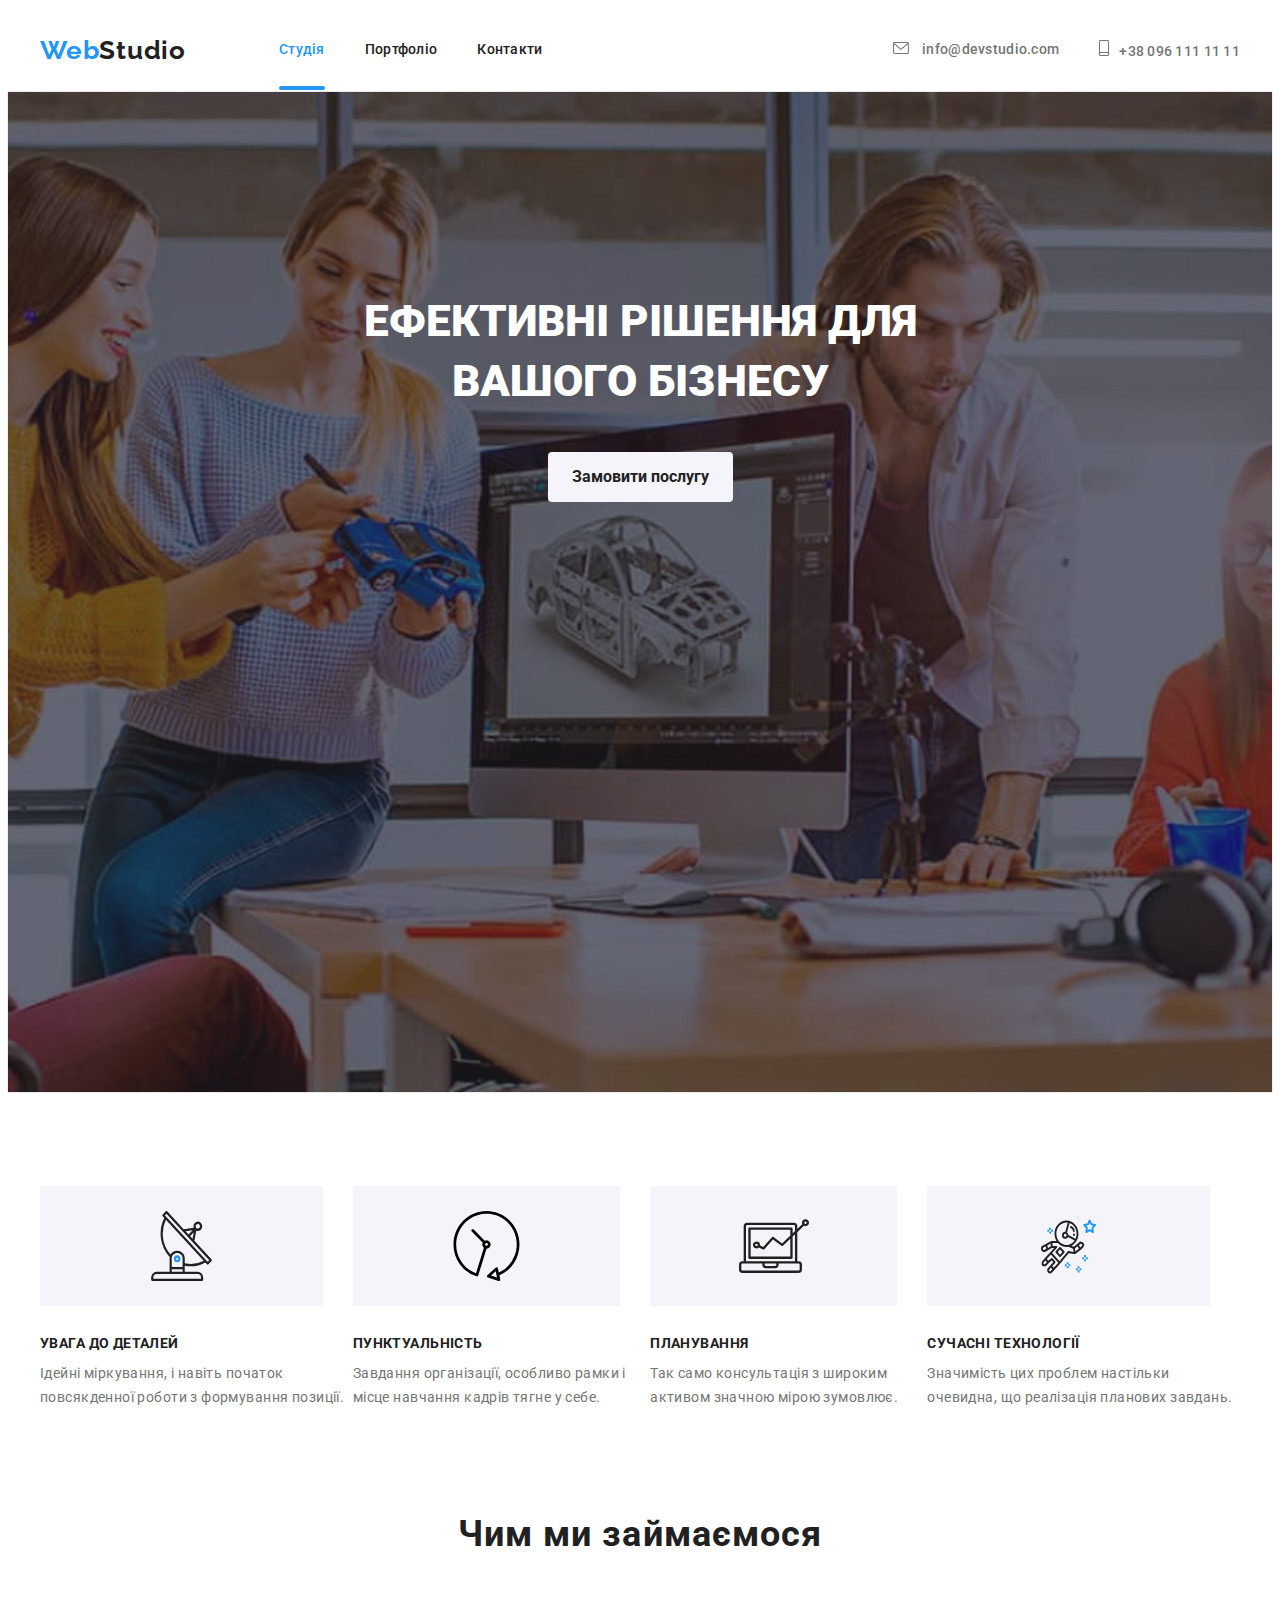
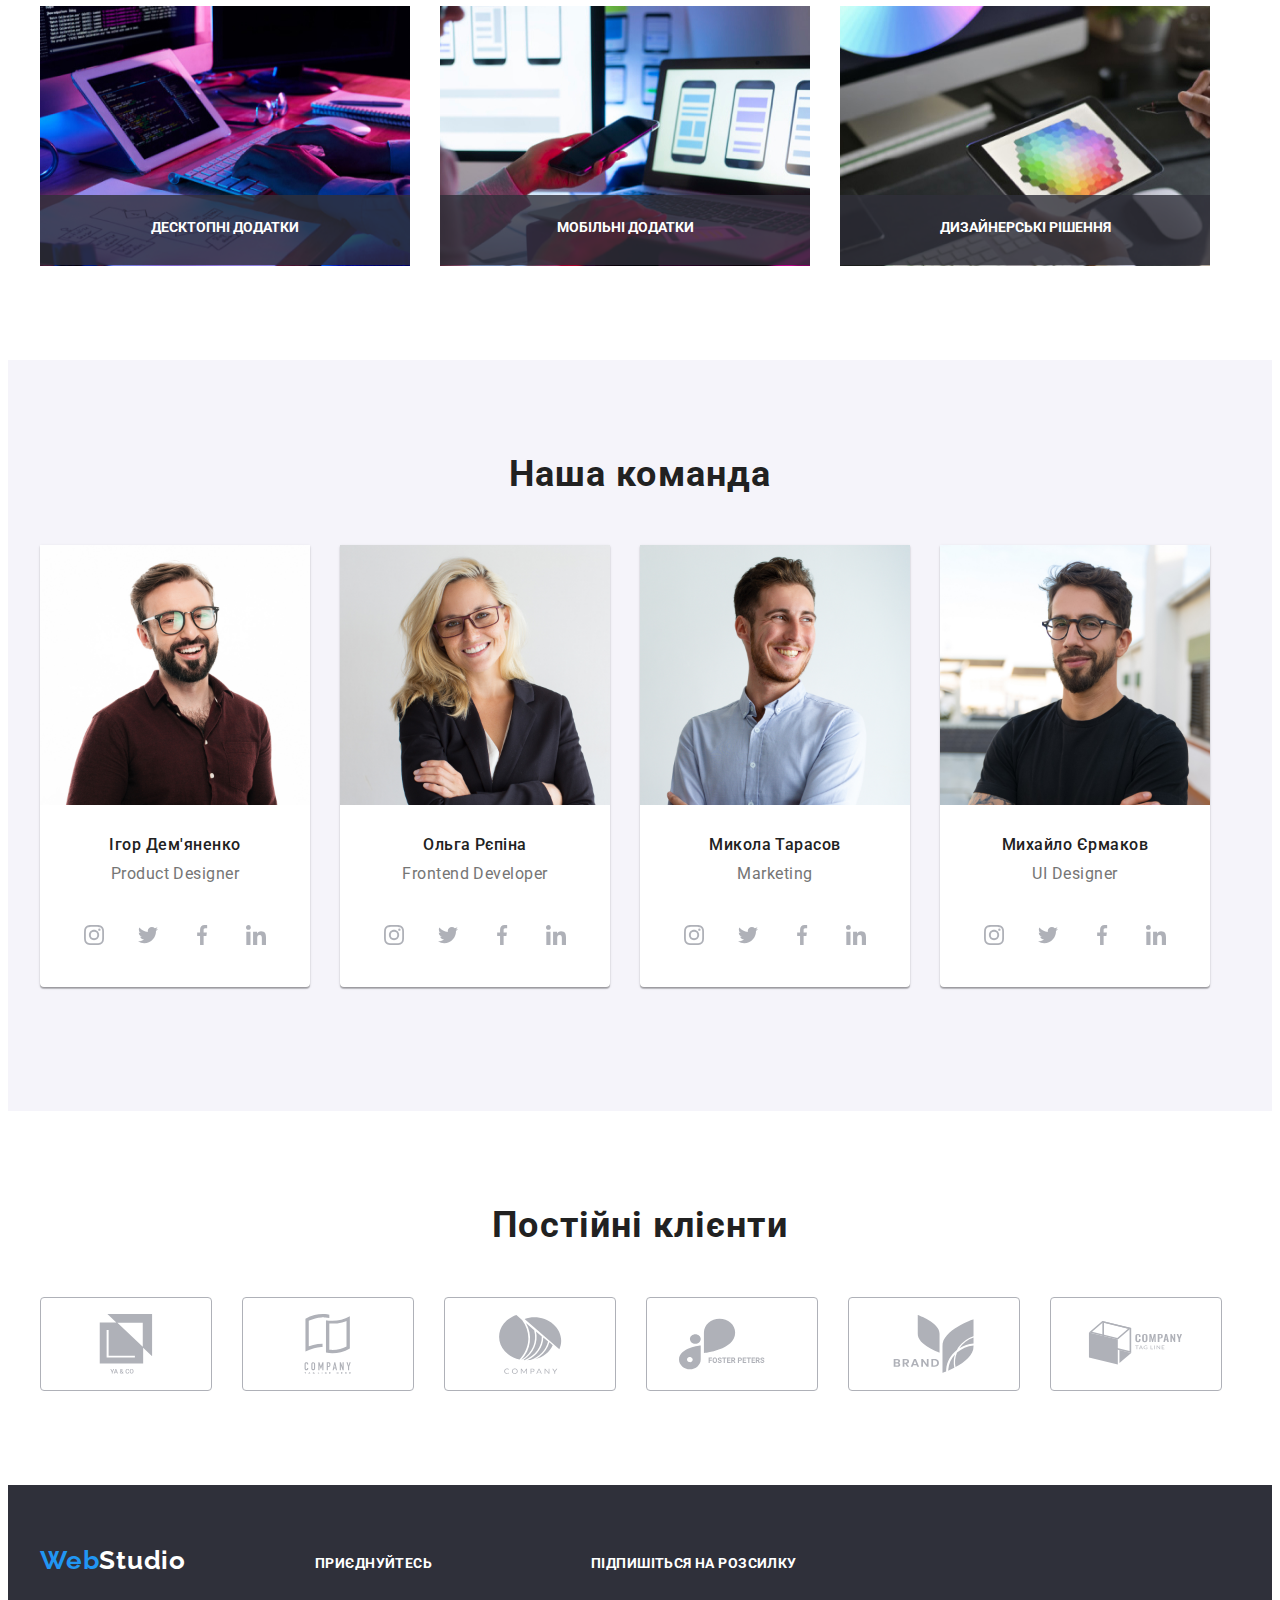
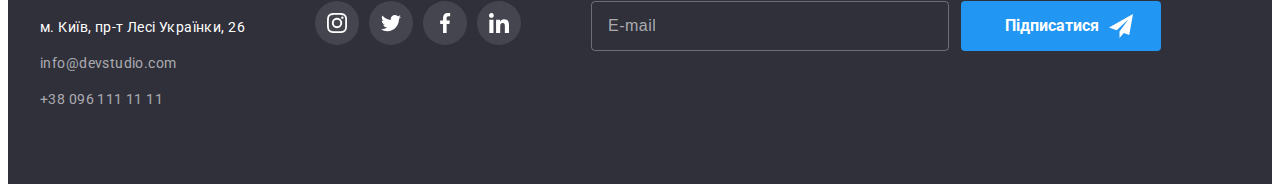
==== index.html @ 217b3042 "new repository" ====
<!DOCTYPE html>
<html lang="uk">
<head>
    <meta charset="UTF-8">
    <meta http-equiv="X-UA-Compatible" content="IE=edge">
    <meta name="viewport" content="width=device-width, initial-scale=1.0">
    <title lang="en">Web Studio</title>
    <link href="https://fonts.googleapis.com/css2?family=Raleway:wght@700&family=Roboto:ital,wght@0,700;1,400;1,500&display=swap" rel="stylesheet">
    <link rel="stylesheet" href="https://cdnjs.cloudflare.com/ajax/libs/modern-normalize/1.1.0/modern-normalize.min.css" integrity="sha512-wpPYUAdjBVSE4KJnH1VR1HeZfpl1ub8YT/NKx4PuQ5NmX2tKuGu6U/JRp5y+Y8XG2tV+wKQpNHVUX03MfMFn9Q==" crossorigin="anonymous" referrerpolicy="no-referrer" />
    <link rel="stylesheet" href="./css/styles.css">
</head>
<body>
    <header>
        <div class="container main-nav">
        <a href="./index.html" lang="en" class="logo"><span class="logo-web">Web</span>Studio</a>
        <ul class="site-nav list">
            <li class="item"><a href="#" class="link menu-link scale-none">Студія</a></li>
            <li class="item"><a href="portfolio.html" class="link menu-link">Портфоліо</a></li>
            <li class="item"><a href="#" class="link menu-link">Контакти</a></li>
        </ul>
        <ul class="site-tel list">
            <li class="item"><a href="mailto:info@devstudio.com" class="link " > <svg class="site-tel-icon">
                <use href="./img/second-moon.svg#icon-maill"></use> </svg> info@devstudio.com</a></li>
            <li class="item"><a href="tel:+380961111111" class="link" ><svg class="site-tell-icon">
                <use href="./img/second-moon.svg#icon-tell"></use>
            </svg>+38 096 111 11 11</a></li>
         </ul>
        </div>
         </header>
        <main>
        <section class="overlay">
                <h1 class="hero-title">
                    ЕФЕКТИВНІ РІШЕННЯ ДЛЯ<br> ВАШОГО БІЗНЕСУ
                </h1>
                <button type="button" class="button list" data-open-modal>
                    Замовити послугу
                </button>
            </section>
        <section class="section">
            <div class="container">
            <h2 hidden>Особливості</h2>
            <ul class="feature-list list">
                <li class="list-item icon-delivery">
                    <h3 class="title">УВАГА ДО ДЕТАЛЕЙ</h3>
                    <p class="feature-text">Ідейні міркування, і навіть початок повсякденної роботи з формування позиції.</p>
                </li>
                <li class="list-item icon-clock">
                    <h3 class="title">ПУНКТУАЛЬНІСТЬ</h3>
                    <p class="feature-text">Завдання організації, особливо рамки і місце навчання кадрів тягне у себе.</p>
                </li>
                <li class="list-item icon-comp">
                    <h3 class="title">ПЛАНУВАННЯ</h3>
                    <p class="feature-text">Так само консультація з широким активом значною мірою зумовлює.</p>
                </li>
                <li class="list-item icon-astronaut">
                    <h3 class="title">СУЧАСНІ ТЕХНОЛОГІЇ</h3>
                    <p class="feature-text">Значимість цих проблем настільки очевидна, що реалізація планових завдань.</p>
                </li>
            </ul>
        </div>
        </section>
        <section class="section section-top">
        <div class="container">
            <h2 class="section-title">
                Чим ми займаємося
            </h2>
            <ul class="work-list list">
                <li class="work-items item">
                    <p class="work-text">
                        ДЕСКТОПНІ ДОДАТКИ
                    </p><img width="370px" src="./img/desctop.jpg" alt="Десктопні додатки" height="260" width="270"></li>
                <li class="work-items item">
                    <p class="work-text">
                        МОБІЛЬНІ ДОДАТКИ
                    </p><img width="370px" src="./img/mobile.jpg" alt="Мобільні додатки" height="260" width="270"></li>
                <li class="work-items item">
                    <p class="work-text">
                        ДИЗАЙНЕРСЬКІ РІШЕННЯ
                    </p><img width="370px" src="./img/disain.jpg" alt="Дизайнерські рішення" height="260" width="270"></li>
            </ul>
        </div>
        </section>
        <section class="section section-comand">
            <div class="container">
            <h2 class="section-title">
                Наша команда
            </h2>
            <ul class="team-list list">
                <li class="team-element">
                    
                    <img src="./img/igor.jpg" alt="Фото Ігора Дем'яненко"  height="260" width="270">
                    <h3 class="team-item">
                        Ігор Дем'яненко
                    </h3>
                    <p lang="en" class="team-text">
                        Product Designer
                    </p>
                    <ul class="team-soc-list list">
                        <li class="team-soc-items"> <a href="#" class="team-soc-link link"><svg class="team-icon">
                            <use href="./img/symbol-defs.svg#icon-instagramsvg"></use>
                        </svg>
                        </a></li>
                        <li class="team-soc-items"><a href="#" class="team-soc-link link"><svg class="team-icon">
                            <use href="./img/symbol-defs.svg#icon-twittersvg"></use>
                        </svg></a></li>
                        <li class="team-soc-items"> <a href="#" class="team-soc-link link"><svg class="team-icon">
                            <use href="./img/symbol-defs.svg#icon-facebooksvg"></use>
                        </svg></a></li>
                        <li class="team-soc-items"> <a href="#" class="team-soc-link link"><svg class="team-icon">
                            <use href="./img/symbol-defs.svg#icon-linkedinsvg"></use>
                        </svg></a></li>
                    </ul>
                   </li>
                <li class="team-element">
                    <img src="./img/olga.jpg" alt="Фото Ольги Рєпіної"  height="260" width="270">
                    <h3 class="team-item">
                        Ольга Рєпіна
                    </h3>
                    <p lang="en" class="team-text">
                        Frontend Developer    
                    </p>
                    <ul class="team-soc-list list">
                        <li class="team-soc-items"> <a href="#" class="team-soc-link link"><svg class="team-icon">
                            <use href="./img/symbol-defs.svg#icon-instagramsvg"></use>
                        </svg>
                        </a></li>
                        <li class="team-soc-items"><a href="#" class="team-soc-link link"><svg class="team-icon">
                            <use href="./img/symbol-defs.svg#icon-twittersvg"></use>
                        </svg></a></li>
                        <li class="team-soc-items"> <a href="#" class="team-soc-link link"><svg class="team-icon">
                            <use href="./img/symbol-defs.svg#icon-facebooksvg"></use>
                        </svg></a></li>
                        <li class="team-soc-items"> <a href="#" class="team-soc-link link"><svg class="team-icon">
                            <use href="./img/symbol-defs.svg#icon-linkedinsvg"></use>
                        </svg></a></li>
                    </ul>
                </li>
                <li class="team-element">
                    <img src="./img/mykola.jpg" alt="Фото Миколи Тарасова"  height="260" width="270">
                    <h3 class="team-item">
                        Микола Тарасов
                    </h3>
                    <p lang="en" class="team-text">
                        Marketing    
                    </p>
                    <ul class="team-soc-list list">
                        <li class="team-soc-items"> <a href="#" class="team-soc-link link"><svg class="team-icon" wight="20" height="20">
                            <use href="./img/symbol-defs.svg#icon-instagramsvg"></use>
                        </svg>
                        </a></li>
                        <li class="team-soc-items"><a href="#" class="team-soc-link link"><svg class="team-icon">
                            <use href="./img/symbol-defs.svg#icon-twittersvg"></use>
                        </svg></a></li>
                        <li class="team-soc-items"> <a href="#" class="team-soc-link link"><svg class="team-icon">
                            <use href="./img/symbol-defs.svg#icon-facebooksvg"></use>
                        </svg></a></li>
                        <li class="team-soc-items"> <a href="#" class="team-soc-link link"><svg class="team-icon">
                            <use href="./img/symbol-defs.svg#icon-linkedinsvg"></use>
                        </svg></a></li>
                    </ul>
                </li>
                <li class="team-element">
                    <img src="./img/myhailo.jpg" alt="Фото Михайла Єрмакова"  height="260" width="270">
                    <h3 class="team-item">
                        Михайло Єрмаков
                    </h3>
                    <p lang="en" class="team-text">
                        UI Designer  
                    </p>
                    <ul class="team-soc-list list">
                        <li class="team-soc-items"> <a href="#" class="team-soc-link link"><svg class="team-icon">
                            <use href="./img/symbol-defs.svg#icon-instagramsvg"></use>
                        </svg>
                        </a></li>
                        <li class="team-soc-items"><a href="#" class="team-soc-link link"><svg class="team-icon">
                            <use href="./img/symbol-defs.svg#icon-twittersvg"></use>
                        </svg></a></li>
                        <li class="team-soc-items"> <a href="#" class="team-soc-link link"><svg class="team-icon">
                            <use href="./img/symbol-defs.svg#icon-facebooksvg"></use>
                        </svg></a></li>
                        <li class="team-soc-items"> <a href="#" class="team-soc-link link"><svg class="team-icon">
                            <use href="./img/symbol-defs.svg#icon-linkedinsvg"></use>
                        </svg></a></li>
                    </ul>
                </li>
            </ul>
        </div>
        </section>
        <section class="section">
            
            <h2 class="section-title">
                Постійні клієнти
            </h2>
            <div class="container">
            <ul class="company-list">
                <li class="company-items"><a href="#" class="company-link"><svg class="company-icon" width="106" height="60">
                    <use href="./img/second-moon.svg#icon-ya-i-so"></use>
                </svg></a></li>
                <li class="company-items"><a href="#" class="company-link"><svg class="company-icon" width="106" height="60">
                    <use href="./img/moon-moon.svg#icon-company-second"></use>
                </svg></a></li>
                <li class="company-items"><a href="#" class="company-link"><svg class="company-icon" width="106" height="60">
                    <use href="./img/second-moon.svg#icon-company-second"></use>
                </svg></a></li>
                <li class="company-items"><a href="#" class="company-link"><svg class="company-icon" width="106" height="60">
                    <use href="./img/second-moon.svg#icon-foster"></use>
                </svg></a></li>
                <li class="company-items"><a href="#" class="company-link"><svg class="company-icon" width="106" height="60">
                    <use href="./img/second-moon.svg#icon-brand"></use>
                </svg></a></li>
                <li class="company-items"><a href="#" class="company-link"><svg class="company-icon" width="106" height="60">
                    <use href="./img/moon-moon.svg#icon-tag-line"></use>
                </svg></a></li>
            </ul>
        </section>
        </main>
        <footer class="footer">
            <div class="general-footer-container">
            <div class="footer-container">
            <a href="/index.html" lang="en" class="logo-footer">
                <span class="logo-web">Web</span>Studio
            </a>
            <address>
                <ul  class="footer-link list">
                    <li><a href="https://goo.gl/maps/6wjF6ddyan5pq2gH9" class="footer-link link footer-address">м. Київ, пр-т Лесі Українки, 26</a></li>
                    <li><a href="mailto:info@devstudio.com" class="footer-link link">info@devstudio.com</a></li>
                    <li><a href="tel:+380961111111" class="footer-link link">+38 096 111 11 11</a></li>
                </ul>
            </div>
                <div class="footer-container">
                <p class=footer-text>
                    приєднуйтесь
                </p>
                <ul class="footer-soc-list list">
                    <li class="footer-soc-items"> <a href="#" class="footer-soc-link link"><svg class="footer-icon">
                        <use href="./img/symbol-defs.svg#icon-instagramsvg"></use>
                    </svg>
                    </a></li>
                    <li class="footer-soc-items"><a href="#" class="footer-soc-link link"><svg class="footer-icon">
                        <use href="./img/symbol-defs.svg#icon-twittersvg"></use>
                    </svg></a></li>
                    <li class="footer-soc-items"> <a href="#" class="footer-soc-link link"><svg class="footer-icon">
                        <use href="./img/symbol-defs.svg#icon-facebooksvg"></use>
                    </svg></a></li>
                    <li class="footer-soc-items"> <a href="#" class="footer-soc-link link"><svg class="footer-icon">
                        <use href="./img/symbol-defs.svg#icon-linkedinsvg"></use>
                    </svg></a></li>
                </ul>
            </div>
            <div class="footer-container">
            <p class="footer-text">Підпишіться на розсилку</p>
            <form class="footer-form">
                <input type="email" name="email" id="email" class="footer-input footer-form-item" placeholder="E-mail">
                <button type="submit" class="footer-button ">
                <span class="fotter-btn-text"> Підписатися</span></button>
            </form>
        </div>
        </div>
            </address>
        </footer>  
        <div class="backdrop is-hidden" data-backdrop>
            <div class="modal">
                <button  data-close-modal class="close-button" >
                    <svg class="close-modal" width="30"
                    height="30">
                        <use href="./img/symbol-close.svg#icon-bulba"></use>
                    </svg>
                </button>

                 <p class="modal-heading">Залиште свої дані, ми вам передзвонимо</p>

                <form class="js-speacker-form" >
                    <div class="modal-input-group">
                    <label for="name">Ім'я</label>
                    <div class="modal-input-wrapper">
                    <input type="text" name="name" id="name" class="modal-input" required>
                    <svg class="modal-input-icon" width="18" height="18">
                        <use href="./img/symbol-close.svg#icon-person"></use>
                    </svg>
                </div>
                </div>
                <div class="modal-input-group">
                    <label for="tel">Телефон</label>
                    <div class="modal-input-wrapper">
                    <input type="tel" name="tel" pattern="" id="tel" class="modal-input" required>
                    <svg class="modal-input-icon" width="18" height="18">
                        <use href="./img/symbol-close.svg#icon-phone"></use>
                    </svg>
                    </div>
                </div>

                    <div class="modal-input-group">
                    <label for="mail">Пошта</label>
                    <div class="modal-input-wrapper">
                    <input type="email" name="email" id="mail" class="modal-input" required>
                    <svg class="modal-input-icon" width="18" height="18">
                        <use href="./img/symbol-close.svg#icon-email"></use>
                    </svg>
                </div>
                </div>

                    <div class="modal-input-group">
                    <label for="comment">Коментар</label>
                     <div class="modal-wrapper"><textarea name="comment" id="comment" class="modal-text modal-input" placeholder="Введіть текст"></textarea>
                     </div>
                    </div>

                     
                    <div class="modal-check">
                    <input type="checkbox" name="topic" value="html" id="html" class="modal-politic-check visually-hidden">
                    <label for="html" class="modal-check-label">Погоджуюся з розсилкою та приймаю <a href="" class="modal-link">Умови договору</a></label>
                </div>
                <button type="submit" class="modal-button">Відправити</button>
                </form>
            </div> 
        </div> 
        <script>
            const refs = {
                openModalBtn: document.querySelector("[data-open-modal]"),
                closeModalBtn: document.querySelector("[data-close-modal]"),
                backdrop: document.querySelector("[data-backdrop]"),
            };
            refs.openModalBtn.addEventListener("click", toggleModal);
            refs.closeModalBtn.addEventListener("click", toggleModal);

            refs.backdrop.addEventListener("click", logBackdropClick);

            function toggleModal() {
                refs.backdrop.classList.toggle("is-hidden"); 
            }

            function logBackdropClick() {
                console.log("Це клік в бедроп");
            }
        </script>
        <!-- <script>
            (()  => {
                 document
                .querySelector('.js-speaker-form')
                .addEventListener('submit', e => {
                    e.preventDefault();
                    new FormData(e.currentTarget).forEach(value, name) =>
                    console.log('${name}: ${value}'),
                })
        </script> -->
</body>
</html>
---- css/styles.css ----
/* Колір основного тексту
#ffffff (білий); #212121 (чорний); (117, 117, 117, 1) #757575 (сірий прозрачьний); #2196F3(синій акцент);(255, 255, 255, 0.6)-мейл і 
адрес в footer;
*/
/*Основні кольори фону 
#2F303A (background-color footer);
#F5F4FA (background-color main);#2F303A (hero background-color);
 */
 :root {
    --primery-text-color:#757575;
    --title-text-color:#212121;
    --accent-text-color:#2196F3;
    --primary-bg-color:#ffffff;
    --primary-footer-color:#2F303A;
    --primery-footer-text-color:rgba(255, 255, 255, 0.6);
    --primery-button-color:#F5F4FA;
 }
 html {
    box-sizing: border-box;
 }

 *,
 *::before
 *::after {
    box-sizing: inherit;}
 p, h1, h2, h3, h4, h5, h6 {
    margin: 0;
 }
 ul {
    margin: 0;
    padding-left: 0;
 }
 img {
    display: block;
    }

 button {
    cursor: pointer;
 }
 body {
    background-color:var(--primary-bg-color) ;
    color:var(--primery-text-color);
    font-family: 'Roboto', sans-serif;
    }
    /* Universals classes */
    .container {
        width: 1200px;
        padding: 0px 15px;
        margin: 0 auto;
        
    }
    .general-footer-container {
        display: flex;
        width: 1200px;
        padding: 0px 15px;
        margin: 0 auto;
    }
    .footer-container {
        
        justify-content: center;
        align-items: center;
    }
    .footer-container:not(:last-child) {
        margin-right: 70px;

    }
    .list {
        list-style: none;
        margin: 0;
        padding: 0;
    }
    .link {
        position: relative;

        text-decoration: none;
        padding-top: avto;
        
    }
    /* --------Header--------- */
    .main-nav {
        display: flex;
        align-items: center;
    }
    .header-border {
    border-bottom: 1px solid #ECECEC;
    }
    .logo {
        color:var(--title-text-color);
        padding: 25px 0px;
        display: block;
        text-decoration: none;
        font-family: 'Raleway';
        font-style: normal;
        font-weight: 700;
        font-size: 26px;
        line-height: 1.19;
        letter-spacing: 0.03em;
        
        transition-property: color;
        transition-duration: 250ms;
        transition-timing-function: cubic-bezier(0.4, 0, 0.2, 1 );
        }
    .logo:hover {
            color:var(--accent-text-color);
            text-decoration: none;
            font-family: 'Raleway';
            font-style: normal;
            font-weight: 700;
            font-size: 26px;
            line-height: 1.19;
            letter-spacing: 0.03em;
        }
    .logo-web {
        color:var(--accent-text-color);
        font-family: 'Raleway';
        font-style: normal;
        font-weight: 700;
        font-size: 26px;
    }
    /* ----------Header----------- */
     /* site-nav */
     .site-nav {
        display: flex;
        margin-left: 93px;
     }
     /* .site-nav .item {
        margin-right: 50px;
     }
     .site-nav .item:last-child {
        margin-right: 0px;
     } */
     .site-nav .item:not(:last-child) {
        margin-right: 40px;
     }
     
    .site-nav .link {
    
    display: block;
    padding: 32px 0px;

    color:var(--title-text-color);
    font-style: normal;
    font-weight: 500;
    font-size: 14px;
    line-height: 1.14;
    letter-spacing: 0.02em;
    text-decoration: none;

    transition-property: color;
    transition-duration: 250ms;
    transition-timing-function: cubic-bezier(0.4, 0, 0.2, 1 );
    }

    .site-nav .link:hover, 
    .site-nav .link:focus{
        color:var(--accent-text-color);  
    }
    
    /* .site-nav .link:hover::after {
        position: absolute;
        top: 78px;
        
        content: "";
        display: flex;
        background: #2196F3;
        border-radius: 2px;
        width: 50px;
        height: 4px;

    } */
    .menu-link {
        position: relative;
    }
    .site-nav .scale-none {
        color: #2196F3;
    }
    .scale-none::after {
        content: "";
        
        
        
        position: absolute;

        bottom: 0;
        left: 0;

        transform: scaleX(1);
        transition: transform 250ms cubic-bezier(0.4, 0, 0.2, 1 );
        width: 100%;
        height: 4px;

        
        background: #2196F3;
        border-radius: 2px;
}

    /* .menu-link::after {
        content: "";

        position: absolute;

        bottom: 0;
        left: 0;

        display: block;

         

        transition: opacity 250ms cubic-bezier(0.4, 0, 0.2, 1 );
        transform: scaleX(0);
        transition: transform 250ms cubic-bezier(0.4, 0, 0.2, 1 );
        width: 100%;
        height: 4px;

        background: #2196F3;
        border-radius: 2px;
    }
    .menu-link:hover::after {
        
       transform: scaleX(1);
    } */
     

    .site-tel {
        display: flex;
        margin-left: auto;
        align-items: center;
    }
    .site-tel .link {
        display: block;
        padding: 32px 0px;
    }
    
    .site-tel-icon {
        fill: currentColor;
        width: 16px;
        height: 12px;
        margin-right: 10px;
        background-position: center;
    }
    .site-tell-icon {
        fill: currentColor;
        width: 10px;
        height: 16px;
        margin-right: 10px;
        background-position: center;
    }
    .site-tel .item + .item {
        margin-left: 40px;
    }
    .site-tel .link {
    font-weight: 500;
    font-size: 14px;
    line-height: 1.14;
    letter-spacing: 0.02em;
    text-decoration: none;
    color: var(--primery-text-color);

    transition-property: color;
    transition-duration: 250ms;
    transition-timing-function: cubic-bezier(0.4, 0, 0.2, 1 );
    }
    .site-tel .link:hover,
    .site-tel .link:focus {
        fill:var(--accent-text-color);
        color:var(--accent-text-color)
        
    }
    .site-tell .link:hover,
    .site-tell .link:focus {
        fill:var(--accent-text-color);
        color:var(--accent-text-color)
    }
/* ----------Hero----------- */
    /* hero */
    /* .hero {
        background-color: #2F303A;
        text-align: center;
        padding-top: 200px;
        padding-bottom: 200px; 
         }*/
         .overlay {
            text-align: center;
            padding-top: 200px;
            padding-bottom: 200px;

            max-width: 1600px;
            height: 600px;
            margin-left: auto;
            margin-right: auto;
            background-color: #2F303A;
            outline: 1px solid #ECECEC; 
             background-image: linear-gradient(
                to right, 
                rgba(47, 48, 58, 0.4),
                rgba(47, 48, 58, 0.4) 
                ),
                url(../img/overlay.jpg);

                background-repeat: no-repeat;
                background-position: center;
                background-size: cover;
         }
    .hero-title {
        color: var(--primary-bg-color);
        font-weight: 900;
        font-size: 44px;
        line-height: 1.36;
        margin-top: 0;
        margin-bottom: 40px;
        }
    .button {
        border-radius: 4px;
        padding: 10px 24px;
        min-width: 67px;

        color: var(--title-text-color);
        background-color: var(--primery-button-color);

        font-family: inherit;
        font-weight: 700;
        font-size: 16px;
        line-height: 1.875;

        cursor: pointer;
        border: transparent;
        text-align: center;

        transition-property: color backround-color;
        transition-duration: 250ms;
        transition-timing-function: cubic-bezier(0.4, 0, 0.2, 1 );
       }
       .button:hover,
       .button:focus {
        color: var(--primary-bg-color);
        background-color: var(--accent-text-color);
       }
       .button-portfolio {
        display: flex;
        justify-content: center;
       }

       /* ----------Sectoin----------- */
    /* section */
    .section {
        padding-top: 94px;
        padding-bottom: 94px;
    }
    .section-comand { 
        background-color: #F5F4FA;
    }
    .section-title {
        padding-bottom: 50px;
        font-weight: 700;
        font-size: 36px;
        line-height: 1.16;
        text-align: center;
        letter-spacing: 0.03em;
        color: var(--title-text-color);
    }
    .section-title.centered {
        text-align: center;
    }
    .section-top {
        padding-top: 0;
    }
    /* ----------Feature----------- */
    /* feature */
    .feature-list .title {
        color:var(--title-text-color) ;
    }
    .feature-list {
         display: flex;
    }
    .list-item::before {
        display: block;
        content:"";
        height: 120px;
        margin-bottom: 30px;
        margin-right: 30px;
        background-size: contain;
        background-repeat: no-repeat;
        background-position: center;
        background-color: #F5F4FA;
    }
    .icon-delivery::before {
        background-image: url(../img/antenna.svg);
        background-size: 65.32px 70px;
    }
    .icon-clock::before {
        background-image: url(../img/clock.svg);
        background-size: 66.96px 70px;
    }
    .icon-comp::before {
        background-image: url(../img/comp.svg);
        background-size: 70px 53.69px;
    }
    .icon-astronaut::before {
        background-image: url(../img/astronaut.svg);
        background-size: 54.83px 60.66px;
    }
    .title {
        font-weight: 700;
        font-size: 14px;
        line-height: 1.14;
        letter-spacing: 0.03em;
        text-transform: uppercase;
        color: var(--title-text-color);
    }
    .feature-text {
        padding: 10px 0px;
        font-size: 14px;
        line-height: 1.71;
        letter-spacing: 0.03em;
        color: var(--primery-text-color);
    }
    /* ----------Work exsmples----------- */
    /* examples */
    .work-list {
        position: relative;
     width: 1200px;
     display: flex; 
    }
    .work-list .title { 
        padding: 188px 0px;  
    }
    .work-items {
        position: relative;
        justify-content: center;
        
    }
    .work-text {
        position: absolute;
        top: 85%;
        left: 50%;
       
        transform: translate(-50%, -50%);
        font-weight: 700;
        font-size: 14px;
        line-height: 16px;
        text-align: center;
        
         color: var(--primary-bg-color);
    }
    .work-items::before{
        position: absolute;
        top: 73%;
        
        content: "";
        width: 370px;
        height: 70px;
        background: rgba(47, 48, 58, 0.8);
    }
    .work-list .item {
     margin-left: 30px;
    
    }
    .work-list .item:first-child {
        margin-left: 0px;
    }
    
    /* ----------Team----------- */
    .team-list {
        display: flex;    
    }
    .team-border {

    }
    .team-element {
        width: 270px;
        background-color: var(--primary-bg-color);
        margin-right: 30px;
        margin-bottom: 30px;
        box-shadow: 0px 1px 3px rgba(0, 0, 0, 0.12), 0px 1px 1px rgba(0, 0, 0, 0.14), 0px 2px 1px rgba(0, 0, 0, 0.2);
        border-radius: 0px 0px 4px 4px;

    }
    .team-item {
        margin-top: 30px;
        margin-bottom: 10px;
        margin-left: auto;
        margin-right: auto;
        text-align: center;
        font-style: normal;
        font-weight: 500;
        font-size: 16px;
        line-height: 1.1875;
        letter-spacing: 0.03em;
        color: var(--title-text-color);
    }
    .team-text {
        margin-bottom: 30px;
        margin-left: auto;
        margin-right: auto;
        text-align: center;
        font-size: 16px;
        line-height: 1.1875;
        letter-spacing: 0.03em;
        color: var(--primery-text-color);
    }
    .team-soc-list {
        display: flex;
        justify-content: center;
        align-items: center;
        margin-bottom: 30px;
    }
    .team-soc-items {
        width: 44px;
        height: 44px;
    }
    .team-soc-items:not(:last-child) {
      margin-right: 10px;
    }
    .team-soc-link {
        width: 100%;
        height: 100%;
        display: flex;
        justify-content: center;
        align-items: center;
        border-radius: 50%;
        color:#AFB1B8;

        transition-property: fill backround-color;
        transition-duration: 250ms;
        transition-timing-function: cubic-bezier(0.4, 0, 0.2, 1 );
    }
    .team-soc-link:hover,
    .team-soc-link:focus {
        background-color: var(--accent-text-color);
        width: 100%;
        height: 100%;
        display: flex;
        justify-content: center;
        align-items: center;
        border-radius: 50%;
        color:#AFB1B8;
    }
    .team-icon {
        width: 20px;
        height: 20px; 
        fill:currentColor;

        transition-property: fill;
        transition-duration: 250ms;
        transition-timing-function: cubic-bezier(0.4, 0, 0.2, 1 );
    }
    .team-soc-link:hover .team-icon,
    .team-soc-link:focus .team-icon {
     fill: var(--primary-bg-color)
    }
  /*---------Company----------  */
  .company-list {
    display: flex;
    list-style: none;
    }
 .company-items  {
 }
 .company-items:not(:last-child) {
    margin-right: 30px;
 }
 .company-link  {
    display: flex;
    justify-content: center;
    align-items: center;
    width: 170px;
    height: 92px;
    color: #AFB1B8;
    border: 1px solid #AFB1B8;
    border-radius: 4px;

    transition-property: fill;
    transition-duration: 250ms;
    transition-timing-function: cubic-bezier(0.4, 0, 0.2, 1 );
    }
    .company-link:hover,
    .company-link:focus {
        border-color: var(--accent-text-color);
    }
    .company-icon {
        width: 106px;
        height: 60px;
        fill: currentColor;

        transition-property: fill;
        transition-duration: 250ms;
        transition-timing-function: cubic-bezier(0.4, 0, 0.2, 1 );
    }
    .company-link:hover .company-icon,
    .company-link:focus .company-icon {
        fill: var(--accent-text-color);
    }
    
     /* ----------Footer----------- */
.logo-footer {
    padding-bottom:  28px;
    display: block;
    color:var(--primary-bg-color);
    text-decoration: none;
    font-family: 'Raleway';
        font-style: normal;
        font-weight: 700;
        font-size: 26px;
        line-height: 1.19;
        letter-spacing: 0.03em;

        transition-property: color;
        transition-duration: 250ms;
        transition-timing-function: cubic-bezier(0.4, 0, 0.2, 1 );
        
}
.logo-footer:hover,
.logo-footer:focus {
    color: var(--accent-text-color);
}
.footer {
    background-color: var(--primary-footer-color);
    padding: 60px 0px;
}
.footer-link {
    margin: 12px 0px;
    display: block;
    font-style: normal;
    font-weight: 400;
    font-size: 14px;
    line-height: 1.71;
    letter-spacing: 0.03em;
    color:var(--primery-footer-text-color)

    
}


.footer-link:hover,
.footer-link:focus {
    color: var(--accent-text-color);
}
.footer-address {
    font-style: normal;
    font-weight: 400;
    font-size: 14px;
    line-height: 1.71;
    letter-spacing: 0.03em;
    color:var(--primary-bg-color);

    transition-property: color;
    transition-duration: 250ms;
    transition-timing-function: cubic-bezier(0.4, 0, 0.2, 1 );
}

.footer-text {
margin-top: 10px;
margin-bottom: 30px;

font-weight: 700;
font-size: 14px;
line-height: 16px;
letter-spacing: 0.03em;
text-transform: uppercase;

color: #FFFFFF;
}
.footer-soc-list {
    display: flex;
    justify-content: center;
    align-items: center;
    margin-bottom: 30px;
}
.footer-soc-items {
width: 44px;
height: 44px;
}
.footer-soc-items:not(:last-child) {
    margin-right: 10px;
  }
.footer-soc-link {
    width: 100%;
    height: 100%;
    background: rgba(255, 255, 255, 0.1);
    display: flex;
    justify-content: center;
    align-items: center;
    border-radius: 50%;
    color:var(--primary-bg-color);

    transition-property: color fill backround-color;
        transition-duration: 250ms;
        transition-timing-function: cubic-bezier(0.4, 0, 0.2, 1 );
}
.footer-soc-link:hover,
.footer-soc-link:focus {
background-color: var(--accent-text-color);
width: 100%;
height: 100%;
display: flex;
justify-content: center;
align-items: center;
border-radius: 50%;

}
.footer-icon {
    width: 20px;
    height: 20px; 
    fill:currentColor;

   
}
.footer-soc-link:hover .team-icon,
.footer-soc-link:focus .team-icon {
 fill: var(--primary-bg-color)
}

.footer-input {
box-sizing: border-box;

background-color: transparent;

margin-right: 12px;

width: 358px;
height: 50px;

border: 1px solid rgba(255, 255, 255, 0.3);
/* filter: drop-shadow(0px 4px 4px rgba(0, 0, 0, 0.15)); */
border-radius: 4px;
}

.footer-input::placeholder {
width: 47px;
height: 20px;

font-weight: 400;
font-size: 16px;
line-height: 20px;



display: flex;
align-items: center;
letter-spacing: 0.03em;

color: rgba(255, 255, 255, 0.6);
}

.footer-form-item {
font-weight: 400;
font-size: 16px;
line-height: 20px;

cursor: pointer;

padding-left: 16px;

letter-spacing: 0.03em;

color: rgba(255, 255, 255, 0.6);
}

.footer-form-item:focus,
.footer-form-item:hover {
    outline: transparent;
}

.footer-button {
   position: relative;
   position: absolute;

    border-radius: 4px;
    /* padding: 10px 10px 10x 24px; */
    width: 200px;
    height: 50px; 

    color: var(--primary-bg-color);
    background-color: var(--accent-text-color);

    font-family: inherit;
    font-weight: 700;
    font-size: 16px;
    line-height: 1.875;

    cursor: pointer;
    border: transparent;
    

}

.fotter-btn-text{
    position: absolute;
    
    top: 10px;
    right: 62px;

}

.footer-button::after {
    content: "";

    position: absolute;
    top: 13px;
    right: 28px;


    width: 24px;
    height: 24px;

     background-image: url(../img/send.svg);
}

/* .footer-container {
    display: flex;
    justify-content: center;
    align-items: center;
} */
 /* ----------Portfolio----------- */
 .head {
    border-bottom: 1px solid #ececec;
 }
 .foto-list {
    /* position: relative; */
 }
 .foto-item {
margin-left: 24px;
margin-top: 20px;
margin-bottom: 4px;
font-weight: 700;
font-size: 18px;
line-height: 2;
letter-spacing: 0.06em;
color: var(--title-text-color);
 }
 .foto-text { 
 margin-left: 24px;
margin-bottom: 20px;
font-size: 16px;
line-height: 1.875;
letter-spacing: 0.03em;
color: var(--primery-text-color)
}
/* -----------Flex----------- */
.test-container {
    width: 1200px;
    padding-left: 15px;
    padding-right: 15px;
    margin-left: auto;
    margin-right: auto;
}
.flex-container {
    display: flex;
    flex-wrap: wrap;
}
.flex-button {
    margin-bottom: 50px;
    margin-right: 8px;

    /* transition-property: color backround-color;
        transition-duration: 250ms;
        transition-timing-function: cubic-bezier(0.4, 0, 0.2, 1 ); */
}
.flex-element {
    width: 370px;

    margin-right: 30px;
    margin-bottom: 30px;
    border: 1px solid #EEEEEE;

    transition-property: color backround-color;
    transition-duration: 250ms;
    transition-timing-function: cubic-bezier(0.4, 0, 0.2, 1 );
    
}

 .foto-grant-text {
        position: relative; 
        overflow: hidden;    
}
.foto-hover-text {
        position: absolute;
        top: 50%;
        left: 50%; 
        transform: translate(-50%, -50%); 

        width: 322px;
        height: 168px;
      
        font-weight: 400;
        font-size: 18px;
        line-height: 28px;
        letter-spacing: 0.03em;

        opacity: 0;

        transition-property: opacity;
        transition-duration: 250ms;
        transition-timing-function: cubic-bezier(0.4, 0, 0.2, 1 );
    

        /* transition: 500ms opacity linear; */
        
        color: var(--primary-bg-color);
     }

 .flex-element:hover .foto-hover-text {
    opacity: 1;

     } 
 .flex-element:hover .foto-grant-text::before {
        opacity: 1;
     }
.flex-element:hover .foto-grant-text::before {
        transform: translateY(0);
     }
  .foto-grant-text::before {
        content: "";
        position: absolute;
        display: inline-block;

        width: 370px;
        height: 294px;
        opacity: 0;

        transform: translateY(100%);
        transition: transform 250ms cubic-bezier(0.4, 0, 0.2, 1 ) ;
        background-color: rgba(33, 150, 243, 0.9);
     }
    
.flex-element:nth-child(3n) {
    margin-right: 0px;
}
.flex-element:nth-last-child(-n + 3) {
    margin-bottom: 0px;
}
.flex-element:hover,
.flex-elemeny:focus {
    border: 1px solid #EEEEEE;
box-shadow: 0px 1px 1px rgba(0, 0, 0, 0.12), 0px 4px 4px rgba(0, 0, 0, 0.06), 1px 4px 6px rgba(0, 0, 0, 0.16);
}
/* -----------Backdrop------------ */
.backdrop {
    position: fixed;
    top: 0;
    left: 0;
    width: 100%;
    height: 100%;

    opacity: 1;
    transition: opacity 250ms cubic-bezier(0.4, 0, 0.2, 1 );
    /* background: rgba(47, 48, 58, 0.4); */
}
.backdrop.is-hidden {
    opacity: 0;
    pointer-events: none;
}

.backdrop.is-hidden .modal {
    transform: translate(-50% -50%) scale(0.9);
}
.modal {
    position: absolute;
    top: 50%;
    left: 50%;
    padding: 40px;
    transform: translate(-50%, -50%) scale(1);
    transition: transform 250ms cubic-bezier(0.4, 0, 0.2, 1 );

    width: 528px;
    min-height: 581px;

    background: #FFFFFF;
box-shadow: 0px 1px 3px rgba(0, 0, 0, 0.12), 0px 1px 1px rgba(0, 0, 0, 0.14), 0px 2px 1px rgba(0, 0, 0, 0.2);
border-radius: 4px;
}

.close-button {
    position: absolute; 
    top: 8px; 
    right: 8px; 
    width: 30px; 
    height: 30px; 
    border: 1px solid rgba(0, 0, 0, 0.1); 
    border-radius: 50%; 
    display: flex;
    background-color: #ffffff;
   
}

.close-modal { 
    width: 18px; 
    height: 18px; 
    position: absolute; 
    top: 50%; 
    left: 50%; 
    transform: translate(-50%, -50%);
    transition: fill  250ms cubic-bezier(0.4, 0, 0.2, 1 );
    }



.close-button:hover {
 fill: var(--accent-text-color);
 /* border: 1px solid var(--accent-text-color)
    */
}


.modal-heading {
font-weight: 700px;
font-size: 20px;
line-height: 23px;
text-align: center;
letter-spacing: 0.03em;
margin-bottom: 30px;

color: #212121;

}

.modal-input {
    width: 100%;
    height: 40px;

    border: 1px solid rgba(33, 33, 33, 0.2);
    border-radius: 4px;
   
    cursor: pointer;
    padding-left: 42px;

    transition: border-color 250ms cubic-bezier(0.4, 0, 0.2, 1 );
}

.modal-input:focus,
.modal-input:hover {
border-color:#2196F3;
outline: transparent;


}

.modal-input:focus + svg,
.modal-input:hover + svg {
    fill: var(--accent-text-color);
    
}

.modal-input-group {
    margin-bottom: 28px;
}

.modal-input-group label {
width: 22px;
height: 14px;

display: block;

margin-bottom: 4px;

font-weight: 400;
font-size: 12px;
line-height: 14px;
letter-spacing: 0.01em;

color: #757575;
}

.modal-text {
    width: 100%;
    height: 120px;

    border: 1px solid rgba(33, 33, 33, 0.2);
    border-radius: 4px;
   
    padding:12px 16px; 

    resize: none;
}

.modal-text::placeholder {
    font-weight: 400;
    font-size: 12px;
    line-height: 14px;
    letter-spacing: 0.01em;

    transition: color 250ms cubic-bezier(0.4, 0, 0.2, 1 );
    
    color: rgba(117, 117, 117, 0.5);
}

.modal-text:focus::placeholder,
.modal-text:hover::placeholder {
    color: var(--accent-text-color);

}

.modal-check {
width: 100%;
height: 24px;

display: block;

font-weight: 400;
font-size: 14px;
line-height: 24px;
letter-spacing: 0.03em;

color: #757575;


transition:  250ms cubic-bezier(0.4, 0, 0.2, 1 );
}


.modal-link {
    color: var(--accent-text-color);
    margin-left: 7px;
}

.modal-input-wrapper {
    position: relative;
}

.modal-input-icon {
    position: absolute;

    top: 50%;
    left: 12px;

    transform: translateY(-50%);

    transition: fill  250ms cubic-bezier(0.4, 0, 0.2, 1 );
}

.modal-check-label{
    position: relative;   
}

.modal-check-label::before {   

content: "";

width: 16px;
height: 16px;



border: 2px solid #212121;
border-radius: 2px;

margin-right: 10px;
}

label.modal-check-label {
    position: absolute;
    display: flex;
    align-items: center;
    cursor: pointer;
    
}

.modal-politic-check:checked + label::before {
border: none;
background-image: url(../img/check.svg);



width: 16px;
height: 15px;

transition: tracnsform 250ms cubic-bezier(0.4, 0, 0.2, 1 );


}

.visually-hidden {
    position: absolute;

    width: 1px;
    height: 1px;

    margin: -1px;
    border: 0;
    padding: 0;

    white-space: nowrap;
    overflow: hidden;

    opacity: 0;

}

.modal-button {
    width: 200px;
    height: 50px;

    margin-top: 40px;
    margin-left: 120px;
    
    font-weight: 700;
    font-size: 16px;
    line-height: 30px; 
    align-items: center;
    text-align: center;
    letter-spacing: 0.06em;

    border: none;
    
    background: #188CE8;
    box-shadow: 0px 4px 4px rgba(0, 0, 0, 0.15);
    border-radius: 4px;

    color: var(--primary-bg-color);
}
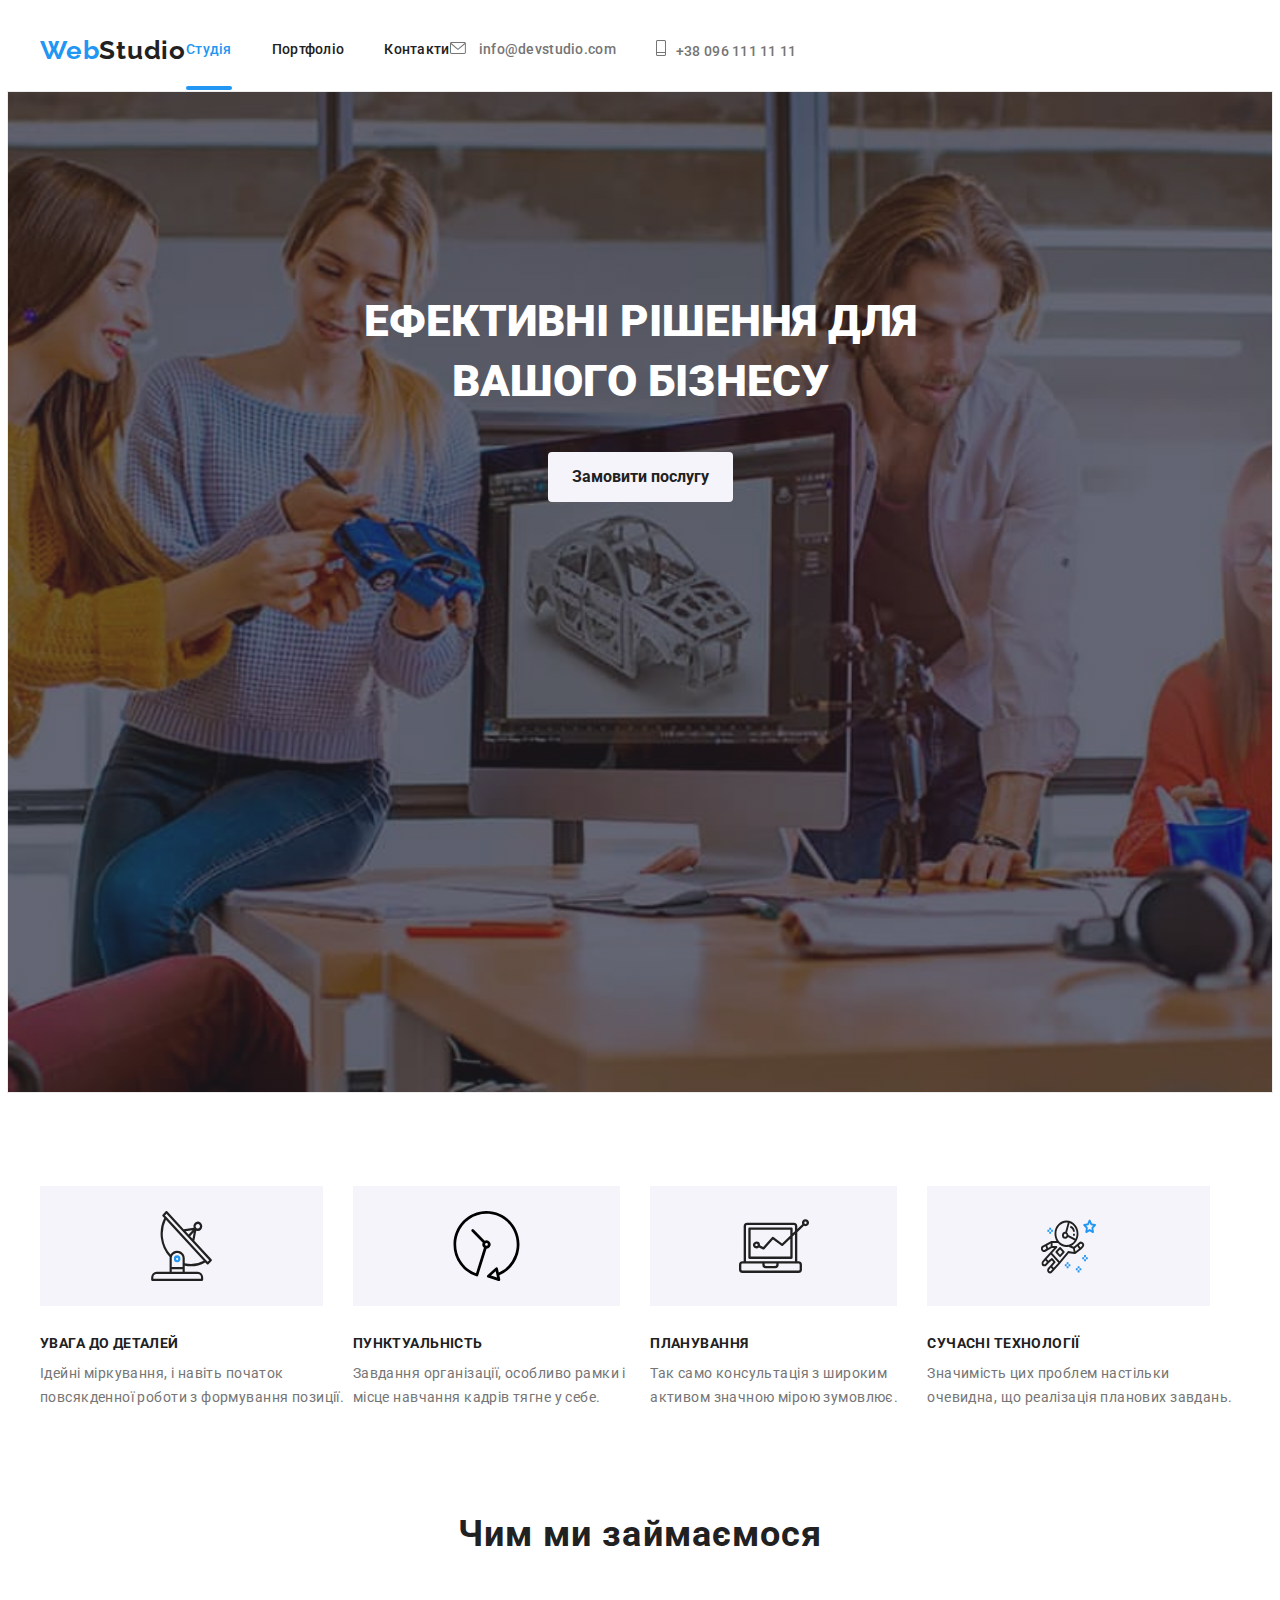
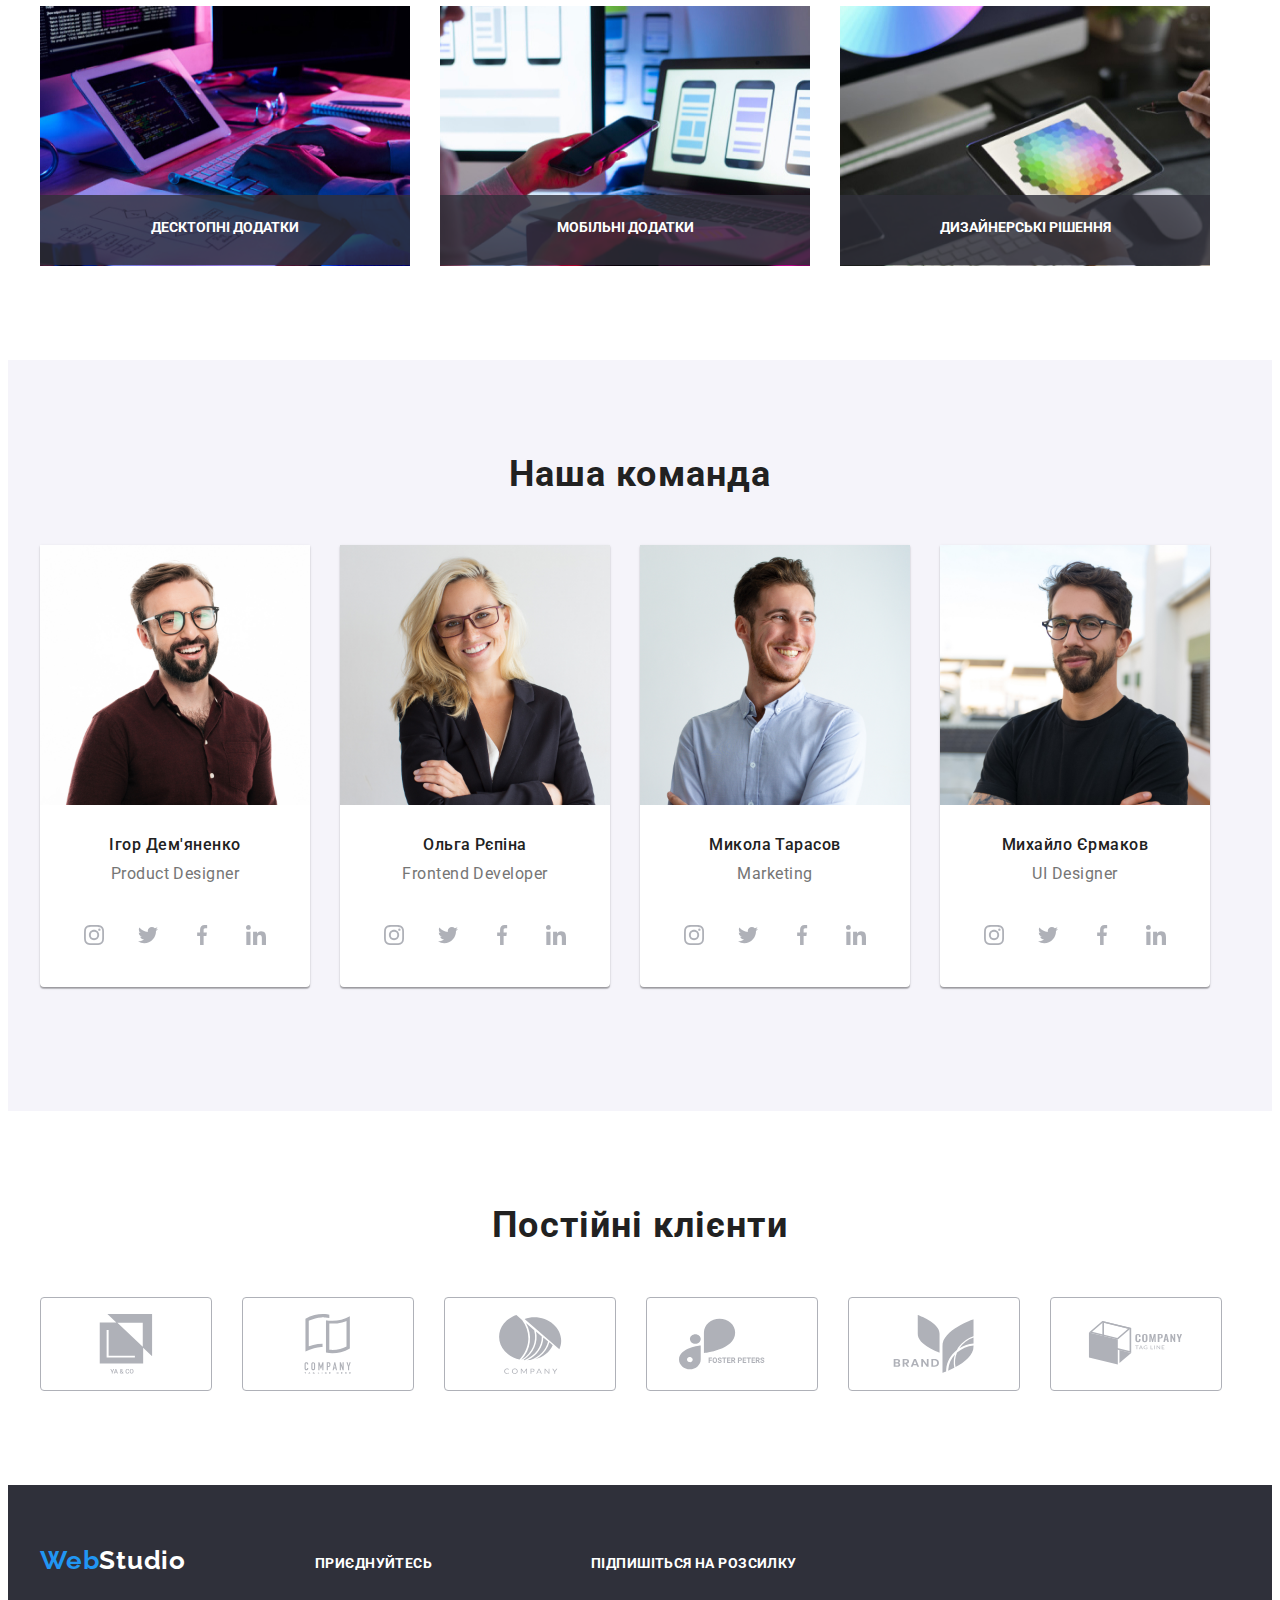
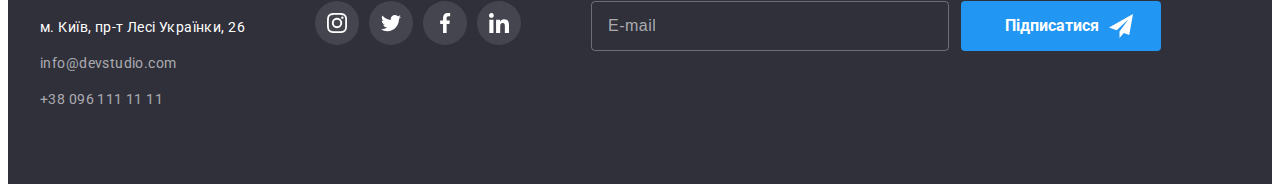
==== commit 533419fb: "ро" ====
--- a/index.html
+++ b/index.html
@@ -7,7 +7,8 @@
     <title lang="en">Web Studio</title>
     <link href="https://fonts.googleapis.com/css2?family=Raleway:wght@700&family=Roboto:ital,wght@0,700;1,400;1,500&display=swap" rel="stylesheet">
     <link rel="stylesheet" href="https://cdnjs.cloudflare.com/ajax/libs/modern-normalize/1.1.0/modern-normalize.min.css" integrity="sha512-wpPYUAdjBVSE4KJnH1VR1HeZfpl1ub8YT/NKx4PuQ5NmX2tKuGu6U/JRp5y+Y8XG2tV+wKQpNHVUX03MfMFn9Q==" crossorigin="anonymous" referrerpolicy="no-referrer" />
-    <link rel="stylesheet" href="./css/styles.css">
+    <!-- <link rel="stylesheet" href="./css/styles.css"> -->
+    <link rel="stylesheet" href="./css/main.min.css">
 </head>
 <body>
     <header>
--- a/css/main.min.css
+++ b/css/main.min.css
@@ -0,0 +1 @@
+.main-nav{display:flex;align-items:center}.header-border{border-bottom:1px solid #ececec}.logo{color:var(--title-text-color);padding:25px 0px;display:block;text-decoration:none;font-family:"Raleway";font-style:normal;font-weight:700;font-size:26px;line-height:1.19;letter-spacing:.03em;transition-property:color;transition-duration:250ms;transition-timing-function:cubic-bezier(0.4, 0, 0.2, 1)}.logo:hover{color:var(--accent-text-color);text-decoration:none;font-family:"Raleway";font-style:normal;font-weight:700;font-size:26px;line-height:1.19;letter-spacing:.03em}.logo-web{color:var(--accent-text-color);font-family:"Raleway";font-style:normal;font-weight:700;font-size:26px}.site-nav{display:flex;margin-left:93px}.site-nav .item:not(:last-child){margin-right:40px}.site-nav .link{display:block;padding:32px 0px;color:var(--title-text-color);font-style:normal;font-weight:500;font-size:14px;line-height:1.14;letter-spacing:.02em;text-decoration:none;transition-property:color;transition-duration:250ms;transition-timing-function:cubic-bezier(0.4, 0, 0.2, 1)}.site-nav .link:hover,.site-nav .link:focus{color:var(--accent-text-color)}.menu-link{position:relative}.site-nav .scale-none{color:#2196f3}.scale-none::after{content:"";position:absolute;bottom:0;left:0;transform:scaleX(1);transition:transform 250ms cubic-bezier(0.4, 0, 0.2, 1);width:100%;height:4px;background:#2196f3;border-radius:2px}.site-tel{display:flex;margin-left:auto;align-items:center}.site-tel .link{display:block;padding:32px 0px}.site-tel-icon{fill:currentColor;width:16px;height:12px;margin-right:10px;background-position:center}.site-tell-icon{fill:currentColor;width:10px;height:16px;margin-right:10px;background-position:center}.site-tel .item+.item{margin-left:40px}.site-tel .link{font-weight:500;font-size:14px;line-height:1.14;letter-spacing:.02em;text-decoration:none;color:var(--primery-text-color);transition-property:color;transition-duration:250ms;transition-timing-function:cubic-bezier(0.4, 0, 0.2, 1)}.site-tel .link:hover,.site-tel .link:focus{fill:var(--accent-text-color);color:var(--accent-text-color)}.site-tell .link:hover,.site-tell .link:focus{fill:var(--accent-text-color);color:var(--accent-text-color)}:root{--primery-text-color:#757575;--title-text-color:#212121;--accent-text-color:#2196F3;--primary-bg-color:#ffffff;--primary-footer-color:#2F303A;--primery-footer-text-color:rgba(255, 255, 255, 0.6);--primery-button-color:#F5F4FA}html{box-sizing:border-box}*,*::before *::after{box-sizing:inherit}p,h1,h2,h3,h4,h5,h6{margin:0}ul{margin:0;padding-left:0}img{display:block}button{cursor:pointer}body{background-color:var(--primary-bg-color);color:var(--primery-text-color);font-family:"Roboto",sans-serif}.container{width:1200px;padding:0px 15px;margin:0 auto}.general-footer-container{display:flex;width:1200px;padding:0px 15px;margin:0 auto}.footer-container{justify-content:center;align-items:center}.footer-container:not(:last-child){margin-right:70px}.list{list-style:none;margin:0;padding:0}.link{position:relative;text-decoration:none;padding-top:avto}.overlay{text-align:center;padding-top:200px;padding-bottom:200px;max-width:1600px;height:600px;margin-left:auto;margin-right:auto;background-color:#2f303a;outline:1px solid #ececec;background-image:linear-gradient(to right, rgba(47, 48, 58, 0.4), rgba(47, 48, 58, 0.4)),url(../img/overlay.jpg);background-repeat:no-repeat;background-position:center;background-size:cover}.hero-title{color:var(--primary-bg-color);font-weight:900;font-size:44px;line-height:1.36;margin-top:0;margin-bottom:40px}.button{border-radius:4px;padding:10px 24px;min-width:67px;color:var(--title-text-color);background-color:var(--primery-button-color);font-family:inherit;font-weight:700;font-size:16px;line-height:1.875;cursor:pointer;border:rgba(0,0,0,0);text-align:center;transition-property:color backround-color;transition-duration:250ms;transition-timing-function:cubic-bezier(0.4, 0, 0.2, 1)}.button:hover,.button:focus{color:var(--primary-bg-color);background-color:var(--accent-text-color)}.button-portfolio{display:flex;justify-content:center}.section{padding-top:94px;padding-bottom:94px}.section-comand{background-color:#f5f4fa}.section-title{padding-bottom:50px;font-weight:700;font-size:36px;line-height:1.16;text-align:center;letter-spacing:.03em;color:var(--title-text-color)}.section-title.centered{text-align:center}.section-top{padding-top:0}.feature-list .title{color:var(--title-text-color)}.feature-list{display:flex}.list-item::before{display:block;content:"";height:120px;margin-bottom:30px;margin-right:30px;background-size:contain;background-repeat:no-repeat;background-position:center;background-color:#f5f4fa}.icon-delivery::before{background-image:url(../img/antenna.svg);background-size:65.32px 70px}.icon-clock::before{background-image:url(../img/clock.svg);background-size:66.96px 70px}.icon-comp::before{background-image:url(../img/comp.svg);background-size:70px 53.69px}.icon-astronaut::before{background-image:url(../img/astronaut.svg);background-size:54.83px 60.66px}.title{font-weight:700;font-size:14px;line-height:1.14;letter-spacing:.03em;text-transform:uppercase;color:var(--title-text-color)}.feature-text{padding:10px 0px;font-size:14px;line-height:1.71;letter-spacing:.03em;color:var(--primery-text-color)}.work-list{position:relative;width:1200px;display:flex}.work-list .title{padding:188px 0px}.work-items{position:relative;justify-content:center}.work-text{position:absolute;top:85%;left:50%;transform:translate(-50%, -50%);font-weight:700;font-size:14px;line-height:16px;text-align:center;color:var(--primary-bg-color)}.work-items::before{position:absolute;top:73%;content:"";width:370px;height:70px;background:rgba(47,48,58,.8)}.work-list .item{margin-left:30px}.work-list .item:first-child{margin-left:0px}.team-list{display:flex}.team-element{width:270px;background-color:var(--primary-bg-color);margin-right:30px;margin-bottom:30px;box-shadow:0px 1px 3px rgba(0,0,0,.12),0px 1px 1px rgba(0,0,0,.14),0px 2px 1px rgba(0,0,0,.2);border-radius:0px 0px 4px 4px}.team-item{margin-top:30px;margin-bottom:10px;margin-left:auto;margin-right:auto;text-align:center;font-style:normal;font-weight:500;font-size:16px;line-height:1.1875;letter-spacing:.03em;color:var(--title-text-color)}.team-text{margin-bottom:30px;margin-left:auto;margin-right:auto;text-align:center;font-size:16px;line-height:1.1875;letter-spacing:.03em;color:var(--primery-text-color)}.team-soc-list{display:flex;justify-content:center;align-items:center;margin-bottom:30px}.team-soc-items{width:44px;height:44px}.team-soc-items:not(:last-child){margin-right:10px}.team-soc-link{width:100%;height:100%;display:flex;justify-content:center;align-items:center;border-radius:50%;color:#afb1b8;transition-property:fill backround-color;transition-duration:250ms;transition-timing-function:cubic-bezier(0.4, 0, 0.2, 1)}.team-soc-link:hover,.team-soc-link:focus{background-color:var(--accent-text-color);width:100%;height:100%;display:flex;justify-content:center;align-items:center;border-radius:50%;color:#afb1b8}.team-icon{width:20px;height:20px;fill:currentColor;transition-property:fill;transition-duration:250ms;transition-timing-function:cubic-bezier(0.4, 0, 0.2, 1)}.team-soc-link:hover .team-icon,.team-soc-link:focus .team-icon{fill:var(--primary-bg-color)}.company-list{display:flex;list-style:none}.company-items:not(:last-child){margin-right:30px}.company-link{display:flex;justify-content:center;align-items:center;width:170px;height:92px;color:#afb1b8;border:1px solid #afb1b8;border-radius:4px;transition-property:fill;transition-duration:250ms;transition-timing-function:cubic-bezier(0.4, 0, 0.2, 1)}.company-link:hover,.company-link:focus{border-color:var(--accent-text-color)}.company-icon{width:106px;height:60px;fill:currentColor;transition-property:fill;transition-duration:250ms;transition-timing-function:cubic-bezier(0.4, 0, 0.2, 1)}.company-link:hover .company-icon,.company-link:focus .company-icon{fill:var(--accent-text-color)}.logo-footer{padding-bottom:28px;display:block;color:var(--primary-bg-color);text-decoration:none;font-family:"Raleway";font-style:normal;font-weight:700;font-size:26px;line-height:1.19;letter-spacing:.03em;transition-property:color;transition-duration:250ms;transition-timing-function:cubic-bezier(0.4, 0, 0.2, 1)}.logo-footer:hover,.logo-footer:focus{color:var(--accent-text-color)}.footer{background-color:var(--primary-footer-color);padding:60px 0px}.footer-link{margin:12px 0px;display:block;font-style:normal;font-weight:400;font-size:14px;line-height:1.71;letter-spacing:.03em;color:var(--primery-footer-text-color)}.footer-link:hover,.footer-link:focus{color:var(--accent-text-color)}.footer-address{font-style:normal;font-weight:400;font-size:14px;line-height:1.71;letter-spacing:.03em;color:var(--primary-bg-color);transition-property:color;transition-duration:250ms;transition-timing-function:cubic-bezier(0.4, 0, 0.2, 1)}.footer-text{margin-top:10px;margin-bottom:30px;font-weight:700;font-size:14px;line-height:16px;letter-spacing:.03em;text-transform:uppercase;color:#fff}.footer-soc-list{display:flex;justify-content:center;align-items:center;margin-bottom:30px}.footer-soc-items{width:44px;height:44px}.footer-soc-items:not(:last-child){margin-right:10px}.footer-soc-link{width:100%;height:100%;background:rgba(255,255,255,.1);display:flex;justify-content:center;align-items:center;border-radius:50%;color:var(--primary-bg-color);transition-property:color fill backround-color;transition-duration:250ms;transition-timing-function:cubic-bezier(0.4, 0, 0.2, 1)}.footer-soc-link:hover,.footer-soc-link:focus{background-color:var(--accent-text-color);width:100%;height:100%;display:flex;justify-content:center;align-items:center;border-radius:50%}.footer-icon{width:20px;height:20px;fill:currentColor}.footer-soc-link:hover .team-icon,.footer-soc-link:focus .team-icon{fill:var(--primary-bg-color)}.footer-input{box-sizing:border-box;background-color:rgba(0,0,0,0);margin-right:12px;width:358px;height:50px;border:1px solid rgba(255,255,255,.3);border-radius:4px}.footer-input::-moz-placeholder{width:47px;height:20px;font-weight:400;font-size:16px;line-height:20px;display:flex;align-items:center;letter-spacing:.03em;color:rgba(255,255,255,.6)}.footer-input:-ms-input-placeholder{width:47px;height:20px;font-weight:400;font-size:16px;line-height:20px;display:flex;align-items:center;letter-spacing:.03em;color:rgba(255,255,255,.6)}.footer-input::placeholder{width:47px;height:20px;font-weight:400;font-size:16px;line-height:20px;display:flex;align-items:center;letter-spacing:.03em;color:rgba(255,255,255,.6)}.footer-form-item{font-weight:400;font-size:16px;line-height:20px;cursor:pointer;padding-left:16px;letter-spacing:.03em;color:rgba(255,255,255,.6)}.footer-form-item:focus,.footer-form-item:hover{outline:rgba(0,0,0,0)}.footer-button{position:relative;position:absolute;border-radius:4px;width:200px;height:50px;color:var(--primary-bg-color);background-color:var(--accent-text-color);font-family:inherit;font-weight:700;font-size:16px;line-height:1.875;cursor:pointer;border:rgba(0,0,0,0)}.fotter-btn-text{position:absolute;top:10px;right:62px}.footer-button::after{content:"";position:absolute;top:13px;right:28px;width:24px;height:24px;background-image:url(../img/send.svg)}.head{border-bottom:1px solid #ececec}.foto-item{margin-left:24px;margin-top:20px;margin-bottom:4px;font-weight:700;font-size:18px;line-height:2;letter-spacing:.06em;color:var(--title-text-color)}.foto-text{margin-left:24px;margin-bottom:20px;font-size:16px;line-height:1.875;letter-spacing:.03em;color:var(--primery-text-color)}.test-container{width:1200px;padding-left:15px;padding-right:15px;margin-left:auto;margin-right:auto}.flex-container{display:flex;flex-wrap:wrap}.flex-button{margin-bottom:50px;margin-right:8px}.flex-element{width:370px;margin-right:30px;margin-bottom:30px;border:1px solid #eee;transition-property:color backround-color;transition-duration:250ms;transition-timing-function:cubic-bezier(0.4, 0, 0.2, 1)}.foto-grant-text{position:relative;overflow:hidden}.foto-hover-text{position:absolute;top:50%;left:50%;transform:translate(-50%, -50%);width:322px;height:168px;font-weight:400;font-size:18px;line-height:28px;letter-spacing:.03em;opacity:0;transition-property:opacity;transition-duration:250ms;transition-timing-function:cubic-bezier(0.4, 0, 0.2, 1);color:var(--primary-bg-color)}.flex-element:hover .foto-hover-text{opacity:1}.flex-element:hover .foto-grant-text::before{opacity:1}.flex-element:hover .foto-grant-text::before{transform:translateY(0)}.foto-grant-text::before{content:"";position:absolute;display:inline-block;width:370px;height:294px;opacity:0;transform:translateY(100%);transition:transform 250ms cubic-bezier(0.4, 0, 0.2, 1);background-color:rgba(33,150,243,.9)}.flex-element:nth-child(3n){margin-right:0px}.flex-element:nth-last-child(-n+3){margin-bottom:0px}.flex-element:hover,.flex-elemeny:focus{border:1px solid #eee;box-shadow:0px 1px 1px rgba(0,0,0,.12),0px 4px 4px rgba(0,0,0,.06),1px 4px 6px rgba(0,0,0,.16)}.backdrop{position:fixed;top:0;left:0;width:100%;height:100%;opacity:1;transition:opacity 250ms cubic-bezier(0.4, 0, 0.2, 1)}.backdrop.is-hidden{opacity:0;pointer-events:none}.backdrop.is-hidden .modal{transform:translate(-50% -50%) scale(0.9)}.modal{position:absolute;top:50%;left:50%;padding:40px;transform:translate(-50%, -50%) scale(1);transition:transform 250ms cubic-bezier(0.4, 0, 0.2, 1);width:528px;min-height:581px;background:#fff;box-shadow:0px 1px 3px rgba(0,0,0,.12),0px 1px 1px rgba(0,0,0,.14),0px 2px 1px rgba(0,0,0,.2);border-radius:4px}.close-button{position:absolute;top:8px;right:8px;width:30px;height:30px;border:1px solid rgba(0,0,0,.1);border-radius:50%;display:flex;background-color:#fff}.close-modal{width:18px;height:18px;position:absolute;top:50%;left:50%;transform:translate(-50%, -50%);transition:fill 250ms cubic-bezier(0.4, 0, 0.2, 1)}.close-button:hover{fill:var(--accent-text-color)}.modal-heading{font-weight:700px;font-size:20px;line-height:23px;text-align:center;letter-spacing:.03em;margin-bottom:30px;color:#212121}.modal-input{width:100%;height:40px;border:1px solid rgba(33,33,33,.2);border-radius:4px;cursor:pointer;padding-left:42px;transition:border-color 250ms cubic-bezier(0.4, 0, 0.2, 1)}.modal-input:focus,.modal-input:hover{border-color:#2196f3;outline:rgba(0,0,0,0)}.modal-input:focus+svg,.modal-input:hover+svg{fill:var(--accent-text-color)}.modal-input-group{margin-bottom:28px}.modal-input-group label{width:22px;height:14px;display:block;margin-bottom:4px;font-weight:400;font-size:12px;line-height:14px;letter-spacing:.01em;color:#757575}.modal-text{width:100%;height:120px;border:1px solid rgba(33,33,33,.2);border-radius:4px;padding:12px 16px;resize:none}.modal-text::-moz-placeholder{font-weight:400;font-size:12px;line-height:14px;letter-spacing:.01em;-moz-transition:color 250ms cubic-bezier(0.4, 0, 0.2, 1);transition:color 250ms cubic-bezier(0.4, 0, 0.2, 1);color:rgba(117,117,117,.5)}.modal-text:-ms-input-placeholder{font-weight:400;font-size:12px;line-height:14px;letter-spacing:.01em;-ms-transition:color 250ms cubic-bezier(0.4, 0, 0.2, 1);transition:color 250ms cubic-bezier(0.4, 0, 0.2, 1);color:rgba(117,117,117,.5)}.modal-text::placeholder{font-weight:400;font-size:12px;line-height:14px;letter-spacing:.01em;transition:color 250ms cubic-bezier(0.4, 0, 0.2, 1);color:rgba(117,117,117,.5)}.modal-text:focus::-moz-placeholder, .modal-text:hover::-moz-placeholder{color:var(--accent-text-color)}.modal-text:focus:-ms-input-placeholder, .modal-text:hover:-ms-input-placeholder{color:var(--accent-text-color)}.modal-text:focus::placeholder,.modal-text:hover::placeholder{color:var(--accent-text-color)}.modal-check{width:100%;height:24px;display:block;font-weight:400;font-size:14px;line-height:24px;letter-spacing:.03em;color:#757575;transition:250ms cubic-bezier(0.4, 0, 0.2, 1)}.modal-link{color:var(--accent-text-color);margin-left:7px}.modal-input-wrapper{position:relative}.modal-input-icon{position:absolute;top:50%;left:12px;transform:translateY(-50%);transition:fill 250ms cubic-bezier(0.4, 0, 0.2, 1)}.modal-check-label{position:relative}.modal-check-label::before{content:"";width:16px;height:16px;border:2px solid #212121;border-radius:2px;margin-right:10px}label.modal-check-label{position:absolute;display:flex;align-items:center;cursor:pointer}.modal-politic-check:checked+label::before{border:none;background-image:url(../img/check.svg);width:16px;height:15px;transition:tracnsform 250ms cubic-bezier(0.4, 0, 0.2, 1)}.visually-hidden{position:absolute;width:1px;height:1px;margin:-1px;border:0;padding:0;white-space:nowrap;overflow:hidden;opacity:0}.modal-button{width:200px;height:50px;margin-top:40px;margin-left:120px;font-weight:700;font-size:16px;line-height:30px;align-items:center;text-align:center;letter-spacing:.06em;border:none;background:#188ce8;box-shadow:0px 4px 4px rgba(0,0,0,.15);border-radius:4px;color:var(--primary-bg-color)}/*# sourceMappingURL=main.min.css.map */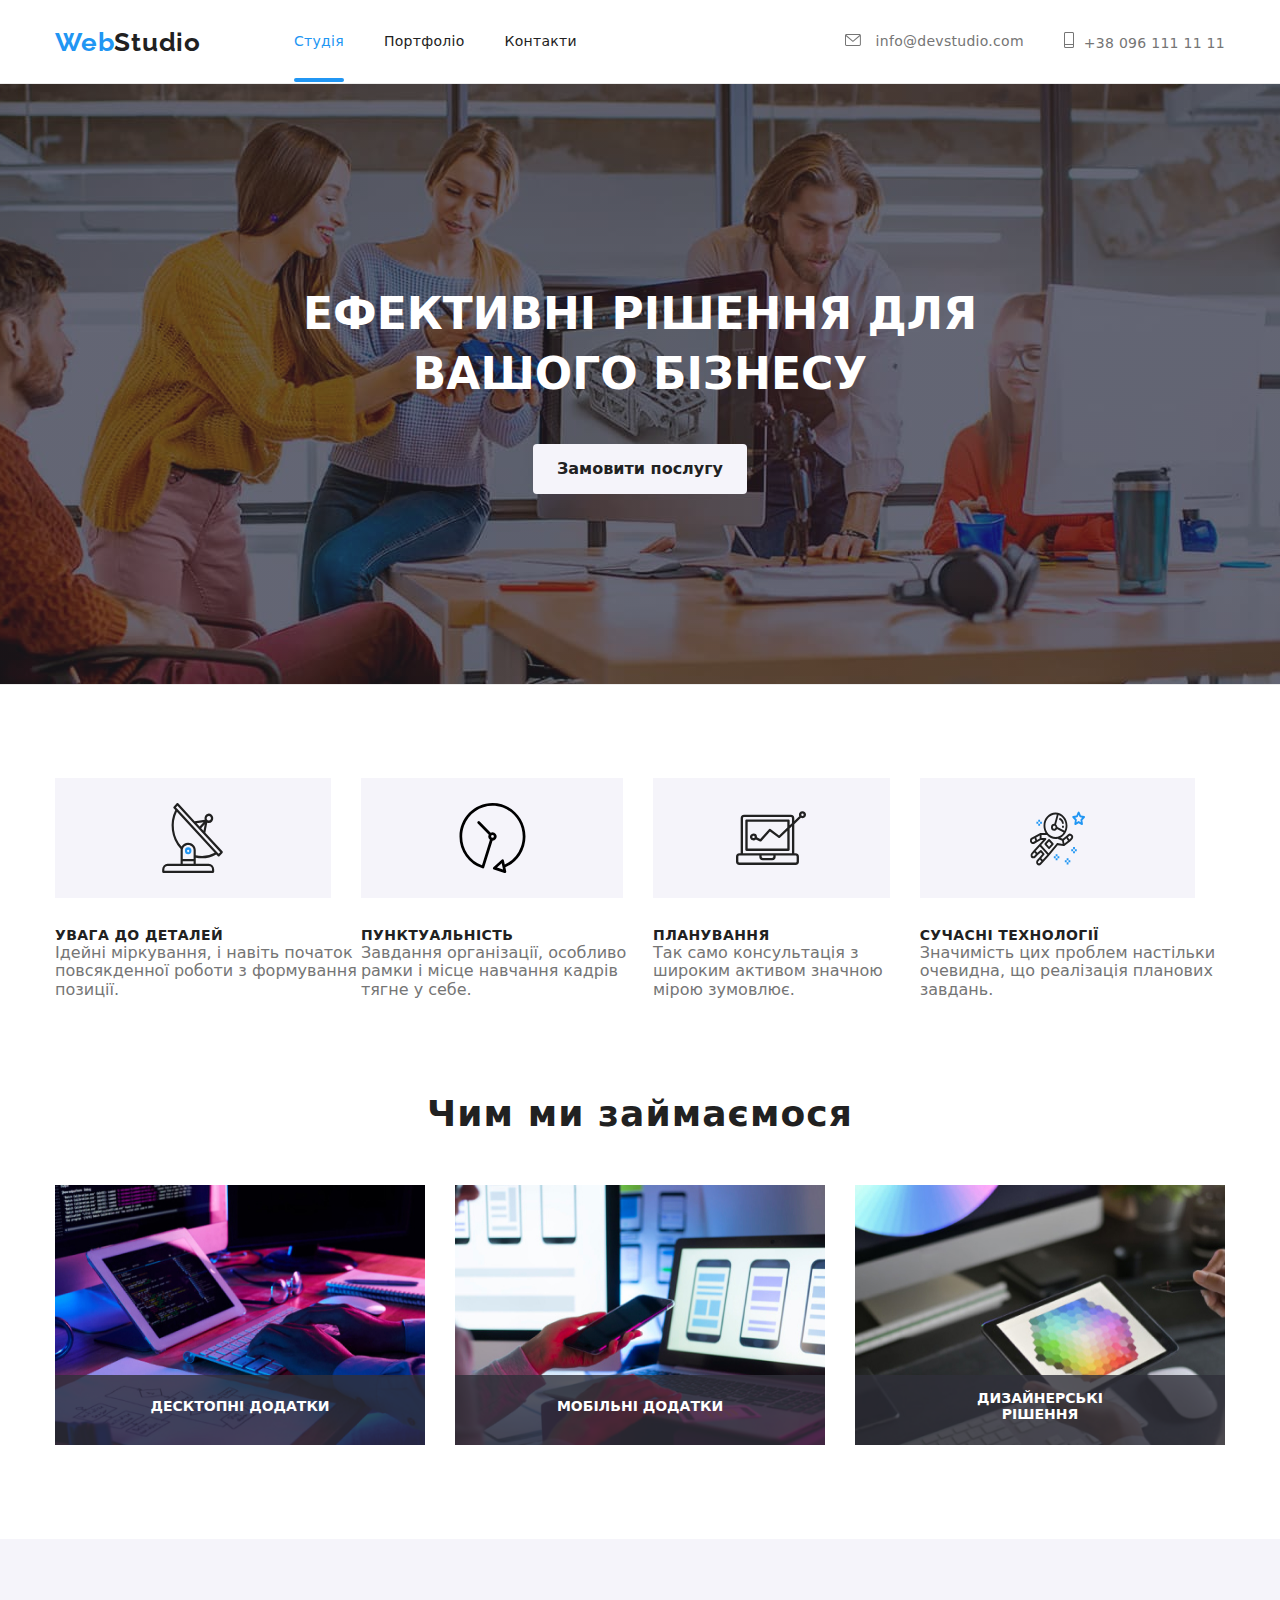
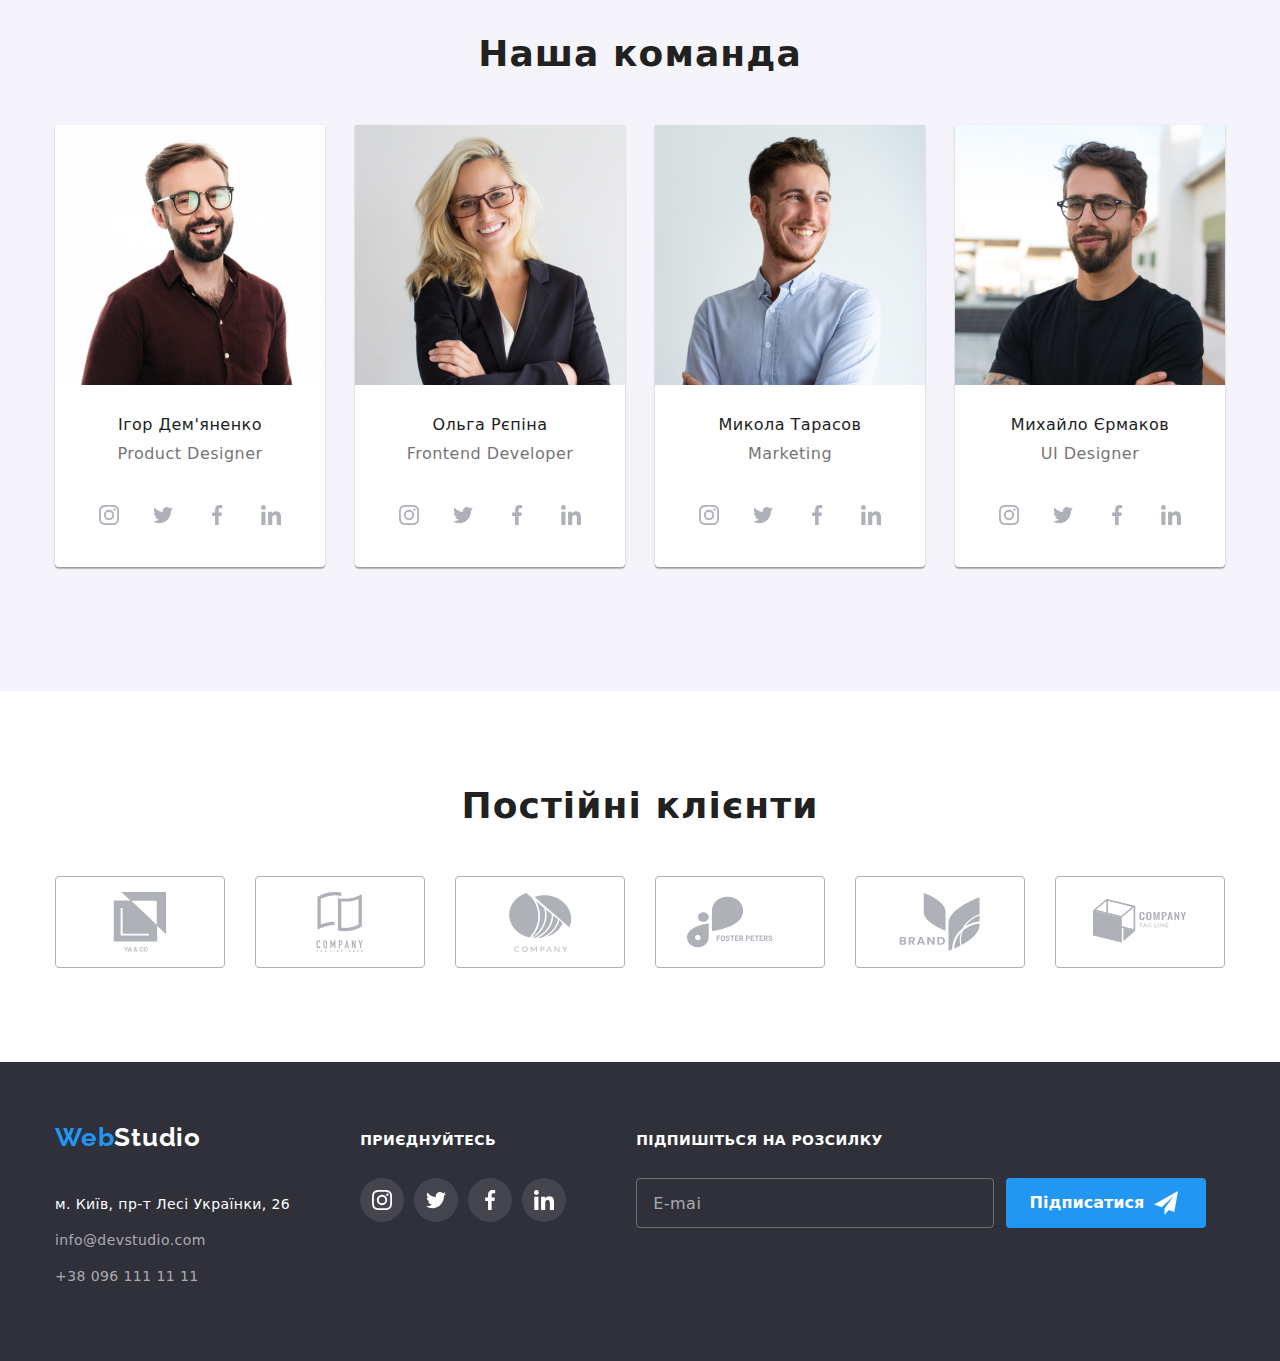
==== commit 7fe0744f: "done" ====
--- a/index.html
+++ b/index.html
@@ -6,23 +6,23 @@
     <meta name="viewport" content="width=device-width, initial-scale=1.0">
     <title lang="en">Web Studio</title>
     <link href="https://fonts.googleapis.com/css2?family=Raleway:wght@700&family=Roboto:ital,wght@0,700;1,400;1,500&display=swap" rel="stylesheet">
-    <link rel="stylesheet" href="https://cdnjs.cloudflare.com/ajax/libs/modern-normalize/1.1.0/modern-normalize.min.css" integrity="sha512-wpPYUAdjBVSE4KJnH1VR1HeZfpl1ub8YT/NKx4PuQ5NmX2tKuGu6U/JRp5y+Y8XG2tV+wKQpNHVUX03MfMFn9Q==" crossorigin="anonymous" referrerpolicy="no-referrer" />
+    <!-- <link rel="stylesheet" href="https://cdnjs.cloudflare.com/ajax/libs/modern-normalize/1.1.0/modern-normalize.min.css" integrity="sha512-wpPYUAdjBVSE4KJnH1VR1HeZfpl1ub8YT/NKx4PuQ5NmX2tKuGu6U/JRp5y+Y8XG2tV+wKQpNHVUX03MfMFn9Q==" crossorigin="anonymous" referrerpolicy="no-referrer" /> -->
     <!-- <link rel="stylesheet" href="./css/styles.css"> -->
     <link rel="stylesheet" href="./css/main.min.css">
 </head>
 <body>
     <header>
         <div class="container main-nav">
-        <a href="./index.html" lang="en" class="logo"><span class="logo-web">Web</span>Studio</a>
+        <a href="./index.html" lang="en" class="logo"><span class="logo__web">Web</span>Studio</a>
         <ul class="site-nav list">
             <li class="item"><a href="#" class="link menu-link scale-none">Студія</a></li>
             <li class="item"><a href="portfolio.html" class="link menu-link">Портфоліо</a></li>
             <li class="item"><a href="#" class="link menu-link">Контакти</a></li>
         </ul>
         <ul class="site-tel list">
-            <li class="item"><a href="mailto:info@devstudio.com" class="link " > <svg class="site-tel-icon">
+            <li class="item"><a href="mailto:info@devstudio.com" class="link " > <svg class="site-tel__icon">
                 <use href="./img/second-moon.svg#icon-maill"></use> </svg> info@devstudio.com</a></li>
-            <li class="item"><a href="tel:+380961111111" class="link" ><svg class="site-tell-icon">
+            <li class="item"><a href="tel:+380961111111" class="link" ><svg class="site-tell__icon">
                 <use href="./img/second-moon.svg#icon-tell"></use>
             </svg>+38 096 111 11 11</a></li>
          </ul>
@@ -41,145 +41,145 @@
             <div class="container">
             <h2 hidden>Особливості</h2>
             <ul class="feature-list list">
-                <li class="list-item icon-delivery">
+                <li class="list__item icon-delivery">
                     <h3 class="title">УВАГА ДО ДЕТАЛЕЙ</h3>
-                    <p class="feature-text">Ідейні міркування, і навіть початок повсякденної роботи з формування позиції.</p>
-                </li>
-                <li class="list-item icon-clock">
+                    <p class="feature__text">Ідейні міркування, і навіть початок повсякденної роботи з формування позиції.</p>
+                </li>
+                <li class="list__item icon-clock">
                     <h3 class="title">ПУНКТУАЛЬНІСТЬ</h3>
-                    <p class="feature-text">Завдання організації, особливо рамки і місце навчання кадрів тягне у себе.</p>
-                </li>
-                <li class="list-item icon-comp">
+                    <p class="feature__text">Завдання організації, особливо рамки і місце навчання кадрів тягне у себе.</p>
+                </li>
+                <li class="list__item icon-comp">
                     <h3 class="title">ПЛАНУВАННЯ</h3>
-                    <p class="feature-text">Так само консультація з широким активом значною мірою зумовлює.</p>
-                </li>
-                <li class="list-item icon-astronaut">
+                    <p class="feature__text">Так само консультація з широким активом значною мірою зумовлює.</p>
+                </li>
+                <li class="list__item icon-astronaut">
                     <h3 class="title">СУЧАСНІ ТЕХНОЛОГІЇ</h3>
-                    <p class="feature-text">Значимість цих проблем настільки очевидна, що реалізація планових завдань.</p>
+                    <p class="feature__text">Значимість цих проблем настільки очевидна, що реалізація планових завдань.</p>
                 </li>
             </ul>
         </div>
         </section>
-        <section class="section section-top">
+        <section class="section section__top">
         <div class="container">
-            <h2 class="section-title">
+            <h2 class="section__title">
                 Чим ми займаємося
             </h2>
             <ul class="work-list list">
-                <li class="work-items item">
-                    <p class="work-text">
+                <li class="work__items item">
+                    <p class="work__text">
                         ДЕСКТОПНІ ДОДАТКИ
-                    </p><img width="370px" src="./img/desctop.jpg" alt="Десктопні додатки" height="260" width="270"></li>
-                <li class="work-items item">
-                    <p class="work-text">
+                    </p><img width="370" src="./img/desctop.jpg" alt="Десктопні додатки" height="260" ></li>
+                <li class="work__items item">
+                    <p class="work__text">
                         МОБІЛЬНІ ДОДАТКИ
-                    </p><img width="370px" src="./img/mobile.jpg" alt="Мобільні додатки" height="260" width="270"></li>
-                <li class="work-items item">
-                    <p class="work-text">
+                    </p><img width="370" src="./img/mobile.jpg" alt="Мобільні додатки" height="260" ></li>
+                <li class="work__items item">
+                    <p class="work__text">
                         ДИЗАЙНЕРСЬКІ РІШЕННЯ
-                    </p><img width="370px" src="./img/disain.jpg" alt="Дизайнерські рішення" height="260" width="270"></li>
+                    </p><img width="370" src="./img/disain.jpg" alt="Дизайнерські рішення" height="260" ></li>
             </ul>
         </div>
         </section>
-        <section class="section section-comand">
+        <section class="section section__comand">
             <div class="container">
-            <h2 class="section-title">
+            <h2 class="section__title">
                 Наша команда
             </h2>
-            <ul class="team-list list">
-                <li class="team-element">
+            <ul class="team__list list">
+                <li class="team__element">
                     
                     <img src="./img/igor.jpg" alt="Фото Ігора Дем'яненко"  height="260" width="270">
-                    <h3 class="team-item">
+                    <h3 class="team__item">
                         Ігор Дем'яненко
                     </h3>
-                    <p lang="en" class="team-text">
+                    <p lang="en" class="team__text">
                         Product Designer
                     </p>
-                    <ul class="team-soc-list list">
-                        <li class="team-soc-items"> <a href="#" class="team-soc-link link"><svg class="team-icon">
+                    <ul class="team-soc__list list">
+                        <li class="team-soc__items"> <a href="#" class="team-soc__link link"><svg class="team-icon">
                             <use href="./img/symbol-defs.svg#icon-instagramsvg"></use>
                         </svg>
                         </a></li>
-                        <li class="team-soc-items"><a href="#" class="team-soc-link link"><svg class="team-icon">
+                        <li class="team-soc__items"><a href="#" class="team-soc__link link"><svg class="team-icon">
                             <use href="./img/symbol-defs.svg#icon-twittersvg"></use>
                         </svg></a></li>
-                        <li class="team-soc-items"> <a href="#" class="team-soc-link link"><svg class="team-icon">
+                        <li class="team-soc__items"> <a href="#" class="team-soc__link link"><svg class="team-icon">
                             <use href="./img/symbol-defs.svg#icon-facebooksvg"></use>
                         </svg></a></li>
-                        <li class="team-soc-items"> <a href="#" class="team-soc-link link"><svg class="team-icon">
+                        <li class="team-soc__items"> <a href="#" class="team-soc__link link"><svg class="team-icon">
                             <use href="./img/symbol-defs.svg#icon-linkedinsvg"></use>
                         </svg></a></li>
                     </ul>
                    </li>
-                <li class="team-element">
+                <li class="team__element">
                     <img src="./img/olga.jpg" alt="Фото Ольги Рєпіної"  height="260" width="270">
-                    <h3 class="team-item">
+                    <h3 class="team__item">
                         Ольга Рєпіна
                     </h3>
-                    <p lang="en" class="team-text">
+                    <p lang="en" class="team__text">
                         Frontend Developer    
                     </p>
-                    <ul class="team-soc-list list">
-                        <li class="team-soc-items"> <a href="#" class="team-soc-link link"><svg class="team-icon">
+                    <ul class="team-soc__list list">
+                        <li class="team-soc__items"> <a href="#" class="team-soc__link link"><svg class="team-icon">
                             <use href="./img/symbol-defs.svg#icon-instagramsvg"></use>
                         </svg>
                         </a></li>
-                        <li class="team-soc-items"><a href="#" class="team-soc-link link"><svg class="team-icon">
+                        <li class="team-soc__items"><a href="#" class="team-soc__link link"><svg class="team-icon">
                             <use href="./img/symbol-defs.svg#icon-twittersvg"></use>
                         </svg></a></li>
-                        <li class="team-soc-items"> <a href="#" class="team-soc-link link"><svg class="team-icon">
+                        <li class="team-soc__items"> <a href="#" class="team-soc__link link"><svg class="team-icon">
                             <use href="./img/symbol-defs.svg#icon-facebooksvg"></use>
                         </svg></a></li>
-                        <li class="team-soc-items"> <a href="#" class="team-soc-link link"><svg class="team-icon">
+                        <li class="team-soc__items"> <a href="#" class="team-soc__link link"><svg class="team-icon">
                             <use href="./img/symbol-defs.svg#icon-linkedinsvg"></use>
                         </svg></a></li>
                     </ul>
                 </li>
-                <li class="team-element">
+                <li class="team__element">
                     <img src="./img/mykola.jpg" alt="Фото Миколи Тарасова"  height="260" width="270">
-                    <h3 class="team-item">
+                    <h3 class="team__item">
                         Микола Тарасов
                     </h3>
-                    <p lang="en" class="team-text">
+                    <p lang="en" class="team__text">
                         Marketing    
                     </p>
-                    <ul class="team-soc-list list">
-                        <li class="team-soc-items"> <a href="#" class="team-soc-link link"><svg class="team-icon" wight="20" height="20">
+                    <ul class="team-soc__list list">
+                        <li class="team-soc__items"> <a href="#" class="team-soc__link link"><svg class="team-icon">
                             <use href="./img/symbol-defs.svg#icon-instagramsvg"></use>
                         </svg>
                         </a></li>
-                        <li class="team-soc-items"><a href="#" class="team-soc-link link"><svg class="team-icon">
+                        <li class="team-soc__items"><a href="#" class="team-soc__link link"><svg class="team-icon">
                             <use href="./img/symbol-defs.svg#icon-twittersvg"></use>
                         </svg></a></li>
-                        <li class="team-soc-items"> <a href="#" class="team-soc-link link"><svg class="team-icon">
+                        <li class="team-soc__items"> <a href="#" class="team-soc__link link"><svg class="team-icon">
                             <use href="./img/symbol-defs.svg#icon-facebooksvg"></use>
                         </svg></a></li>
-                        <li class="team-soc-items"> <a href="#" class="team-soc-link link"><svg class="team-icon">
+                        <li class="team-soc__items"> <a href="#" class="team-soc__link link"><svg class="team-icon">
                             <use href="./img/symbol-defs.svg#icon-linkedinsvg"></use>
                         </svg></a></li>
                     </ul>
                 </li>
-                <li class="team-element">
+                <li class="team__element">
                     <img src="./img/myhailo.jpg" alt="Фото Михайла Єрмакова"  height="260" width="270">
-                    <h3 class="team-item">
+                    <h3 class="team__item">
                         Михайло Єрмаков
                     </h3>
-                    <p lang="en" class="team-text">
+                    <p lang="en" class="team__text">
                         UI Designer  
                     </p>
-                    <ul class="team-soc-list list">
-                        <li class="team-soc-items"> <a href="#" class="team-soc-link link"><svg class="team-icon">
+                    <ul class="team-soc__list list">
+                        <li class="team-soc__items"> <a href="#" class="team-soc__link link"><svg class="team-icon">
                             <use href="./img/symbol-defs.svg#icon-instagramsvg"></use>
                         </svg>
                         </a></li>
-                        <li class="team-soc-items"><a href="#" class="team-soc-link link"><svg class="team-icon">
+                        <li class="team-soc__items"><a href="#" class="team-soc__link link"><svg class="team-icon">
                             <use href="./img/symbol-defs.svg#icon-twittersvg"></use>
                         </svg></a></li>
-                        <li class="team-soc-items"> <a href="#" class="team-soc-link link"><svg class="team-icon">
+                        <li class="team-soc__items"> <a href="#" class="team-soc__link link"><svg class="team-icon">
                             <use href="./img/symbol-defs.svg#icon-facebooksvg"></use>
                         </svg></a></li>
-                        <li class="team-soc-items"> <a href="#" class="team-soc-link link"><svg class="team-icon">
+                        <li class="team-soc__items"> <a href="#" class="team-soc__link link"><svg class="team-icon">
                             <use href="./img/symbol-defs.svg#icon-linkedinsvg"></use>
                         </svg></a></li>
                     </ul>
@@ -187,131 +187,132 @@
             </ul>
         </div>
         </section>
+        
         <section class="section">
-            
-            <h2 class="section-title">
+             <h2 class="section__title">
                 Постійні клієнти
             </h2>
             <div class="container">
-            <ul class="company-list">
-                <li class="company-items"><a href="#" class="company-link"><svg class="company-icon" width="106" height="60">
+            <ul class="company__list">
+                <li class="company__items"><a href="#" class="company__link"><svg class="company-icon" width="106" height="60">
                     <use href="./img/second-moon.svg#icon-ya-i-so"></use>
                 </svg></a></li>
-                <li class="company-items"><a href="#" class="company-link"><svg class="company-icon" width="106" height="60">
+                <li class="company__items"><a href="#" class="company__link"><svg class="company-icon" width="106" height="60">
                     <use href="./img/moon-moon.svg#icon-company-second"></use>
                 </svg></a></li>
-                <li class="company-items"><a href="#" class="company-link"><svg class="company-icon" width="106" height="60">
+                <li class="company__items"><a href="#" class="company__link"><svg class="company-icon" width="106" height="60">
                     <use href="./img/second-moon.svg#icon-company-second"></use>
                 </svg></a></li>
-                <li class="company-items"><a href="#" class="company-link"><svg class="company-icon" width="106" height="60">
+                <li class="company__items"><a href="#" class="company__link"><svg class="company-icon" width="106" height="60">
                     <use href="./img/second-moon.svg#icon-foster"></use>
                 </svg></a></li>
-                <li class="company-items"><a href="#" class="company-link"><svg class="company-icon" width="106" height="60">
+                <li class="company__items"><a href="#" class="company__link"><svg class="company-icon" width="106" height="60">
                     <use href="./img/second-moon.svg#icon-brand"></use>
                 </svg></a></li>
-                <li class="company-items"><a href="#" class="company-link"><svg class="company-icon" width="106" height="60">
+                <li class="company__items"><a href="#" class="company__link"><svg class="company-icon" width="106" height="60">
                     <use href="./img/moon-moon.svg#icon-tag-line"></use>
                 </svg></a></li>
             </ul>
+            </div>
         </section>
         </main>
         <footer class="footer">
             <div class="general-footer-container">
             <div class="footer-container">
-            <a href="/index.html" lang="en" class="logo-footer">
-                <span class="logo-web">Web</span>Studio
+            <a href="/index.html" lang="en" class="logo__footer">
+                <span class="logo__web">Web</span>Studio
             </a>
             <address>
-                <ul  class="footer-link list">
-                    <li><a href="https://goo.gl/maps/6wjF6ddyan5pq2gH9" class="footer-link link footer-address">м. Київ, пр-т Лесі Українки, 26</a></li>
-                    <li><a href="mailto:info@devstudio.com" class="footer-link link">info@devstudio.com</a></li>
-                    <li><a href="tel:+380961111111" class="footer-link link">+38 096 111 11 11</a></li>
+                <ul  class="footer__link list">
+                    <li><a href="https://goo.gl/maps/6wjF6ddyan5pq2gH9" class="footer__link link footer__address">м. Київ, пр-т Лесі Українки, 26</a></li>
+                    <li><a href="mailto:info@devstudio.com" class="footer__link link">info@devstudio.com</a></li>
+                    <li><a href="tel:+380961111111" class="footer__link link">+38 096 111 11 11</a></li>
                 </ul>
+            </address>
             </div>
-                <div class="footer-container">
-                <p class=footer-text>
+            <div class="footer-container">
+                <p class=footer__text>
                     приєднуйтесь
                 </p>
-                <ul class="footer-soc-list list">
-                    <li class="footer-soc-items"> <a href="#" class="footer-soc-link link"><svg class="footer-icon">
+                <ul class="footer-soc__list list">
+                    <li class="footer-soc__items"> <a href="#" class="footer-soc__link link"><svg class="footer__icon">
                         <use href="./img/symbol-defs.svg#icon-instagramsvg"></use>
                     </svg>
                     </a></li>
-                    <li class="footer-soc-items"><a href="#" class="footer-soc-link link"><svg class="footer-icon">
+                    <li class="footer-soc__items"><a href="#" class="footer-soc__link link"><svg class="footer__icon">
                         <use href="./img/symbol-defs.svg#icon-twittersvg"></use>
                     </svg></a></li>
-                    <li class="footer-soc-items"> <a href="#" class="footer-soc-link link"><svg class="footer-icon">
+                    <li class="footer-soc__items"> <a href="#" class="footer-soc__link link"><svg class="footer__icon">
                         <use href="./img/symbol-defs.svg#icon-facebooksvg"></use>
                     </svg></a></li>
-                    <li class="footer-soc-items"> <a href="#" class="footer-soc-link link"><svg class="footer-icon">
+                    <li class="footer-soc__items"> <a href="#" class="footer-soc__link link"><svg class="footer__icon">
                         <use href="./img/symbol-defs.svg#icon-linkedinsvg"></use>
                     </svg></a></li>
                 </ul>
             </div>
             <div class="footer-container">
-            <p class="footer-text">Підпишіться на розсилку</p>
+            <p class="footer__text">Підпишіться на розсилку</p>
             <form class="footer-form">
-                <input type="email" name="email" id="email" class="footer-input footer-form-item" placeholder="E-mail">
-                <button type="submit" class="footer-button ">
-                <span class="fotter-btn-text"> Підписатися</span></button>
+                <input type="email" name="email" id="email" class="footer__input footer-form__item" placeholder="E-mail">
+                <button type="submit" class="footer__button ">
+                <span class="fotter-btn__text"> Підписатися</span></button>
             </form>
         </div>
         </div>
-            </address>
-        </footer>  
+         </footer>  
         <div class="backdrop is-hidden" data-backdrop>
             <div class="modal">
-                <button  data-close-modal class="close-button" >
-                    <svg class="close-modal" width="30"
+                <button  data-close-modal class="close__button" >
+                    <svg class="close__modal" width="30"
                     height="30">
                         <use href="./img/symbol-close.svg#icon-bulba"></use>
                     </svg>
                 </button>
 
-                 <p class="modal-heading">Залиште свої дані, ми вам передзвонимо</p>
+                 <p class="modal__heading">Залиште свої дані, ми вам передзвонимо</p>
 
                 <form class="js-speacker-form" >
-                    <div class="modal-input-group">
+                    <div class="modal-input__group">
                     <label for="name">Ім'я</label>
-                    <div class="modal-input-wrapper">
-                    <input type="text" name="name" id="name" class="modal-input" required>
-                    <svg class="modal-input-icon" width="18" height="18">
+                    <div class="modal-input__wrapper">
+                    <input type="text" name="name" id="name" class="modal__input" required>
+                    <svg class="modal-input__icon" width="18" height="18">
                         <use href="./img/symbol-close.svg#icon-person"></use>
                     </svg>
                 </div>
                 </div>
-                <div class="modal-input-group">
+                <div class="modal-input__group">
                     <label for="tel">Телефон</label>
-                    <div class="modal-input-wrapper">
-                    <input type="tel" name="tel" pattern="" id="tel" class="modal-input" required>
-                    <svg class="modal-input-icon" width="18" height="18">
+                    <div class="modal-input__wrapper">
+                    <input type="tel" name="tel" pattern="" id="tel" class="modal__input" required>
+                    <svg class="modal-input__icon" width="18" height="18">
                         <use href="./img/symbol-close.svg#icon-phone"></use>
                     </svg>
                     </div>
                 </div>
 
-                    <div class="modal-input-group">
+                    <div class="modal-input__group">
                     <label for="mail">Пошта</label>
-                    <div class="modal-input-wrapper">
-                    <input type="email" name="email" id="mail" class="modal-input" required>
-                    <svg class="modal-input-icon" width="18" height="18">
+                    <div class="modal-input__wrapper">
+                    <input type="email" name="email" id="mail" class="modal__input" required>
+                    <svg class="modal-input__icon" width="18" height="18">
                         <use href="./img/symbol-close.svg#icon-email"></use>
                     </svg>
                 </div>
                 </div>
 
-                    <div class="modal-input-group">
+                    <div class="modal-input__group">
                     <label for="comment">Коментар</label>
-                     <div class="modal-wrapper"><textarea name="comment" id="comment" class="modal-text modal-input" placeholder="Введіть текст"></textarea>
+                     <div class="modal__wrapper"><textarea name="comment" id="comment" class="modal__text modal__input" placeholder="Введіть текст"></textarea>
                      </div>
                     </div>
 
                      
-                    <div class="modal-check">
-                    <input type="checkbox" name="topic" value="html" id="html" class="modal-politic-check visually-hidden">
-                    <label for="html" class="modal-check-label">Погоджуюся з розсилкою та приймаю <a href="" class="modal-link">Умови договору</a></label>
-                </div>
-                <button type="submit" class="modal-button">Відправити</button>
+                    <div class="modal__check">
+                    <input type="checkbox" name="topic" value="html" id="html" class="modal-politic__check visually-hidden">
+                    <label for="html" class="modal-check__label">Погоджуюся з розсилкою та приймаю <a href="" class="modal__link">Умови договору</a></label>
+                </div>
+                <button type="submit" class="modal__button">Відправити</button>
                 </form>
             </div> 
         </div> 
--- a/css/styles.css
+++ b/css/styles.css
@@ -6,7 +6,7 @@
 #2F303A (background-color footer);
 #F5F4FA (background-color main);#2F303A (hero background-color);
  */
- :root {
+ /* :root {
     --primery-text-color:#757575;
     --title-text-color:#212121;
     --accent-text-color:#2196F3;
@@ -41,9 +41,9 @@
     background-color:var(--primary-bg-color) ;
     color:var(--primery-text-color);
     font-family: 'Roboto', sans-serif;
-    }
+    } */
     /* Universals classes */
-    .container {
+    /* .container {
         width: 1200px;
         padding: 0px 15px;
         margin: 0 auto;
@@ -75,9 +75,9 @@
         text-decoration: none;
         padding-top: avto;
         
-    }
+    } */
     /* --------Header--------- */
-    .main-nav {
+    /* .main-nav {
         display: flex;
         align-items: center;
     }
@@ -116,19 +116,14 @@
         font-style: normal;
         font-weight: 700;
         font-size: 26px;
-    }
+    } */
     /* ----------Header----------- */
      /* site-nav */
-     .site-nav {
+     /* .site-nav {
         display: flex;
         margin-left: 93px;
      }
-     /* .site-nav .item {
-        margin-right: 50px;
-     }
-     .site-nav .item:last-child {
-        margin-right: 0px;
-     } */
+     
      .site-nav .item:not(:last-child) {
         margin-right: 40px;
      }
@@ -156,18 +151,7 @@
         color:var(--accent-text-color);  
     }
     
-    /* .site-nav .link:hover::after {
-        position: absolute;
-        top: 78px;
-        
-        content: "";
-        display: flex;
-        background: #2196F3;
-        border-radius: 2px;
-        width: 50px;
-        height: 4px;
-
-    } */
+
     .menu-link {
         position: relative;
     }
@@ -192,7 +176,7 @@
         
         background: #2196F3;
         border-radius: 2px;
-}
+} */
 
     /* .menu-link::after {
         content: "";
@@ -221,7 +205,7 @@
     } */
      
 
-    .site-tel {
+    /* .site-tel {
         display: flex;
         margin-left: auto;
         align-items: center;
@@ -270,16 +254,10 @@
     .site-tell .link:focus {
         fill:var(--accent-text-color);
         color:var(--accent-text-color)
-    }
+    } */
 /* ----------Hero----------- */
-    /* hero */
-    /* .hero {
-        background-color: #2F303A;
-        text-align: center;
-        padding-top: 200px;
-        padding-bottom: 200px; 
-         }*/
-         .overlay {
+   
+         /* .overlay {
             text-align: center;
             padding-top: 200px;
             padding-bottom: 200px;
@@ -300,8 +278,8 @@
                 background-repeat: no-repeat;
                 background-position: center;
                 background-size: cover;
-         }
-    .hero-title {
+         } */
+    /* .hero-title {
         color: var(--primary-bg-color);
         font-weight: 900;
         font-size: 44px;
@@ -338,11 +316,11 @@
        .button-portfolio {
         display: flex;
         justify-content: center;
-       }
+       } */
 
        /* ----------Sectoin----------- */
     /* section */
-    .section {
+    /* .section {
         padding-top: 94px;
         padding-bottom: 94px;
     }
@@ -363,10 +341,10 @@
     }
     .section-top {
         padding-top: 0;
-    }
+    } */
     /* ----------Feature----------- */
     /* feature */
-    .feature-list .title {
+    /* .feature-list .title {
         color:var(--title-text-color) ;
     }
     .feature-list {
@@ -382,8 +360,8 @@
         background-repeat: no-repeat;
         background-position: center;
         background-color: #F5F4FA;
-    }
-    .icon-delivery::before {
+    } */
+    /* .icon-delivery::before {
         background-image: url(../img/antenna.svg);
         background-size: 65.32px 70px;
     }
@@ -398,8 +376,8 @@
     .icon-astronaut::before {
         background-image: url(../img/astronaut.svg);
         background-size: 54.83px 60.66px;
-    }
-    .title {
+    } */
+    /* .title {
         font-weight: 700;
         font-size: 14px;
         line-height: 1.14;
@@ -413,10 +391,10 @@
         line-height: 1.71;
         letter-spacing: 0.03em;
         color: var(--primery-text-color);
-    }
+    } */
     /* ----------Work exsmples----------- */
     /* examples */
-    .work-list {
+    /* .work-list {
         position: relative;
      width: 1200px;
      display: flex; 
@@ -457,10 +435,10 @@
     }
     .work-list .item:first-child {
         margin-left: 0px;
-    }
+    } */
     
     /* ----------Team----------- */
-    .team-list {
+    /* .team-list {
         display: flex;    
     }
     .team-border {
@@ -547,9 +525,9 @@
     .team-soc-link:hover .team-icon,
     .team-soc-link:focus .team-icon {
      fill: var(--primary-bg-color)
-    }
+    } */
   /*---------Company----------  */
-  .company-list {
+  /* .company-list {
     display: flex;
     list-style: none;
     }
@@ -588,10 +566,10 @@
     .company-link:hover .company-icon,
     .company-link:focus .company-icon {
         fill: var(--accent-text-color);
-    }
+    } */
     
      /* ----------Footer----------- */
-.logo-footer {
+/* .logo-footer {
     padding-bottom:  28px;
     display: block;
     color:var(--primary-bg-color);
@@ -611,8 +589,8 @@
 .logo-footer:hover,
 .logo-footer:focus {
     color: var(--accent-text-color);
-}
-.footer {
+} */
+/* .footer {
     background-color: var(--primary-footer-color);
     padding: 60px 0px;
 }
@@ -720,7 +698,7 @@
 height: 50px;
 
 border: 1px solid rgba(255, 255, 255, 0.3);
-/* filter: drop-shadow(0px 4px 4px rgba(0, 0, 0, 0.15)); */
+
 border-radius: 4px;
 }
 
@@ -765,7 +743,7 @@
    position: absolute;
 
     border-radius: 4px;
-    /* padding: 10px 10px 10x 24px; */
+    
     width: 200px;
     height: 50px; 
 
@@ -803,20 +781,13 @@
     height: 24px;
 
      background-image: url(../img/send.svg);
-}
-
-/* .footer-container {
-    display: flex;
-    justify-content: center;
-    align-items: center;
 } */
+
  /* ----------Portfolio----------- */
- .head {
+ /* .head {
     border-bottom: 1px solid #ececec;
  }
- .foto-list {
-    /* position: relative; */
- }
+ 
  .foto-item {
 margin-left: 24px;
 margin-top: 20px;
@@ -834,9 +805,9 @@
 line-height: 1.875;
 letter-spacing: 0.03em;
 color: var(--primery-text-color)
-}
+} */
 /* -----------Flex----------- */
-.test-container {
+/* .test-container {
     width: 1200px;
     padding-left: 15px;
     padding-right: 15px;
@@ -851,9 +822,6 @@
     margin-bottom: 50px;
     margin-right: 8px;
 
-    /* transition-property: color backround-color;
-        transition-duration: 250ms;
-        transition-timing-function: cubic-bezier(0.4, 0, 0.2, 1 ); */
 }
 .flex-element {
     width: 370px;
@@ -893,7 +861,7 @@
         transition-timing-function: cubic-bezier(0.4, 0, 0.2, 1 );
     
 
-        /* transition: 500ms opacity linear; */
+        
         
         color: var(--primary-bg-color);
      }
@@ -932,9 +900,9 @@
 .flex-elemeny:focus {
     border: 1px solid #EEEEEE;
 box-shadow: 0px 1px 1px rgba(0, 0, 0, 0.12), 0px 4px 4px rgba(0, 0, 0, 0.06), 1px 4px 6px rgba(0, 0, 0, 0.16);
-}
+} */
 /* -----------Backdrop------------ */
-.backdrop {
+/* .backdrop {
     position: fixed;
     top: 0;
     left: 0;
@@ -943,7 +911,7 @@
 
     opacity: 1;
     transition: opacity 250ms cubic-bezier(0.4, 0, 0.2, 1 );
-    /* background: rgba(47, 48, 58, 0.4); */
+    
 }
 .backdrop.is-hidden {
     opacity: 0;
@@ -952,8 +920,8 @@
 
 .backdrop.is-hidden .modal {
     transform: translate(-50% -50%) scale(0.9);
-}
-.modal {
+} */
+/* .modal {
     position: absolute;
     top: 50%;
     left: 50%;
@@ -996,8 +964,7 @@
 
 .close-button:hover {
  fill: var(--accent-text-color);
- /* border: 1px solid var(--accent-text-color)
-    */
+ 
 }
 
 
@@ -1206,4 +1173,4 @@
     border-radius: 4px;
 
     color: var(--primary-bg-color);
-}
+} */
--- a/css/main.min.css
+++ b/css/main.min.css
@@ -1 +1 @@
-.main-nav{display:flex;align-items:center}.header-border{border-bottom:1px solid #ececec}.logo{color:var(--title-text-color);padding:25px 0px;display:block;text-decoration:none;font-family:"Raleway";font-style:normal;font-weight:700;font-size:26px;line-height:1.19;letter-spacing:.03em;transition-property:color;transition-duration:250ms;transition-timing-function:cubic-bezier(0.4, 0, 0.2, 1)}.logo:hover{color:var(--accent-text-color);text-decoration:none;font-family:"Raleway";font-style:normal;font-weight:700;font-size:26px;line-height:1.19;letter-spacing:.03em}.logo-web{color:var(--accent-text-color);font-family:"Raleway";font-style:normal;font-weight:700;font-size:26px}.site-nav{display:flex;margin-left:93px}.site-nav .item:not(:last-child){margin-right:40px}.site-nav .link{display:block;padding:32px 0px;color:var(--title-text-color);font-style:normal;font-weight:500;font-size:14px;line-height:1.14;letter-spacing:.02em;text-decoration:none;transition-property:color;transition-duration:250ms;transition-timing-function:cubic-bezier(0.4, 0, 0.2, 1)}.site-nav .link:hover,.site-nav .link:focus{color:var(--accent-text-color)}.menu-link{position:relative}.site-nav .scale-none{color:#2196f3}.scale-none::after{content:"";position:absolute;bottom:0;left:0;transform:scaleX(1);transition:transform 250ms cubic-bezier(0.4, 0, 0.2, 1);width:100%;height:4px;background:#2196f3;border-radius:2px}.site-tel{display:flex;margin-left:auto;align-items:center}.site-tel .link{display:block;padding:32px 0px}.site-tel-icon{fill:currentColor;width:16px;height:12px;margin-right:10px;background-position:center}.site-tell-icon{fill:currentColor;width:10px;height:16px;margin-right:10px;background-position:center}.site-tel .item+.item{margin-left:40px}.site-tel .link{font-weight:500;font-size:14px;line-height:1.14;letter-spacing:.02em;text-decoration:none;color:var(--primery-text-color);transition-property:color;transition-duration:250ms;transition-timing-function:cubic-bezier(0.4, 0, 0.2, 1)}.site-tel .link:hover,.site-tel .link:focus{fill:var(--accent-text-color);color:var(--accent-text-color)}.site-tell .link:hover,.site-tell .link:focus{fill:var(--accent-text-color);color:var(--accent-text-color)}:root{--primery-text-color:#757575;--title-text-color:#212121;--accent-text-color:#2196F3;--primary-bg-color:#ffffff;--primary-footer-color:#2F303A;--primery-footer-text-color:rgba(255, 255, 255, 0.6);--primery-button-color:#F5F4FA}html{box-sizing:border-box}*,*::before *::after{box-sizing:inherit}p,h1,h2,h3,h4,h5,h6{margin:0}ul{margin:0;padding-left:0}img{display:block}button{cursor:pointer}body{background-color:var(--primary-bg-color);color:var(--primery-text-color);font-family:"Roboto",sans-serif}.container{width:1200px;padding:0px 15px;margin:0 auto}.general-footer-container{display:flex;width:1200px;padding:0px 15px;margin:0 auto}.footer-container{justify-content:center;align-items:center}.footer-container:not(:last-child){margin-right:70px}.list{list-style:none;margin:0;padding:0}.link{position:relative;text-decoration:none;padding-top:avto}.overlay{text-align:center;padding-top:200px;padding-bottom:200px;max-width:1600px;height:600px;margin-left:auto;margin-right:auto;background-color:#2f303a;outline:1px solid #ececec;background-image:linear-gradient(to right, rgba(47, 48, 58, 0.4), rgba(47, 48, 58, 0.4)),url(../img/overlay.jpg);background-repeat:no-repeat;background-position:center;background-size:cover}.hero-title{color:var(--primary-bg-color);font-weight:900;font-size:44px;line-height:1.36;margin-top:0;margin-bottom:40px}.button{border-radius:4px;padding:10px 24px;min-width:67px;color:var(--title-text-color);background-color:var(--primery-button-color);font-family:inherit;font-weight:700;font-size:16px;line-height:1.875;cursor:pointer;border:rgba(0,0,0,0);text-align:center;transition-property:color backround-color;transition-duration:250ms;transition-timing-function:cubic-bezier(0.4, 0, 0.2, 1)}.button:hover,.button:focus{color:var(--primary-bg-color);background-color:var(--accent-text-color)}.button-portfolio{display:flex;justify-content:center}.section{padding-top:94px;padding-bottom:94px}.section-comand{background-color:#f5f4fa}.section-title{padding-bottom:50px;font-weight:700;font-size:36px;line-height:1.16;text-align:center;letter-spacing:.03em;color:var(--title-text-color)}.section-title.centered{text-align:center}.section-top{padding-top:0}.feature-list .title{color:var(--title-text-color)}.feature-list{display:flex}.list-item::before{display:block;content:"";height:120px;margin-bottom:30px;margin-right:30px;background-size:contain;background-repeat:no-repeat;background-position:center;background-color:#f5f4fa}.icon-delivery::before{background-image:url(../img/antenna.svg);background-size:65.32px 70px}.icon-clock::before{background-image:url(../img/clock.svg);background-size:66.96px 70px}.icon-comp::before{background-image:url(../img/comp.svg);background-size:70px 53.69px}.icon-astronaut::before{background-image:url(../img/astronaut.svg);background-size:54.83px 60.66px}.title{font-weight:700;font-size:14px;line-height:1.14;letter-spacing:.03em;text-transform:uppercase;color:var(--title-text-color)}.feature-text{padding:10px 0px;font-size:14px;line-height:1.71;letter-spacing:.03em;color:var(--primery-text-color)}.work-list{position:relative;width:1200px;display:flex}.work-list .title{padding:188px 0px}.work-items{position:relative;justify-content:center}.work-text{position:absolute;top:85%;left:50%;transform:translate(-50%, -50%);font-weight:700;font-size:14px;line-height:16px;text-align:center;color:var(--primary-bg-color)}.work-items::before{position:absolute;top:73%;content:"";width:370px;height:70px;background:rgba(47,48,58,.8)}.work-list .item{margin-left:30px}.work-list .item:first-child{margin-left:0px}.team-list{display:flex}.team-element{width:270px;background-color:var(--primary-bg-color);margin-right:30px;margin-bottom:30px;box-shadow:0px 1px 3px rgba(0,0,0,.12),0px 1px 1px rgba(0,0,0,.14),0px 2px 1px rgba(0,0,0,.2);border-radius:0px 0px 4px 4px}.team-item{margin-top:30px;margin-bottom:10px;margin-left:auto;margin-right:auto;text-align:center;font-style:normal;font-weight:500;font-size:16px;line-height:1.1875;letter-spacing:.03em;color:var(--title-text-color)}.team-text{margin-bottom:30px;margin-left:auto;margin-right:auto;text-align:center;font-size:16px;line-height:1.1875;letter-spacing:.03em;color:var(--primery-text-color)}.team-soc-list{display:flex;justify-content:center;align-items:center;margin-bottom:30px}.team-soc-items{width:44px;height:44px}.team-soc-items:not(:last-child){margin-right:10px}.team-soc-link{width:100%;height:100%;display:flex;justify-content:center;align-items:center;border-radius:50%;color:#afb1b8;transition-property:fill backround-color;transition-duration:250ms;transition-timing-function:cubic-bezier(0.4, 0, 0.2, 1)}.team-soc-link:hover,.team-soc-link:focus{background-color:var(--accent-text-color);width:100%;height:100%;display:flex;justify-content:center;align-items:center;border-radius:50%;color:#afb1b8}.team-icon{width:20px;height:20px;fill:currentColor;transition-property:fill;transition-duration:250ms;transition-timing-function:cubic-bezier(0.4, 0, 0.2, 1)}.team-soc-link:hover .team-icon,.team-soc-link:focus .team-icon{fill:var(--primary-bg-color)}.company-list{display:flex;list-style:none}.company-items:not(:last-child){margin-right:30px}.company-link{display:flex;justify-content:center;align-items:center;width:170px;height:92px;color:#afb1b8;border:1px solid #afb1b8;border-radius:4px;transition-property:fill;transition-duration:250ms;transition-timing-function:cubic-bezier(0.4, 0, 0.2, 1)}.company-link:hover,.company-link:focus{border-color:var(--accent-text-color)}.company-icon{width:106px;height:60px;fill:currentColor;transition-property:fill;transition-duration:250ms;transition-timing-function:cubic-bezier(0.4, 0, 0.2, 1)}.company-link:hover .company-icon,.company-link:focus .company-icon{fill:var(--accent-text-color)}.logo-footer{padding-bottom:28px;display:block;color:var(--primary-bg-color);text-decoration:none;font-family:"Raleway";font-style:normal;font-weight:700;font-size:26px;line-height:1.19;letter-spacing:.03em;transition-property:color;transition-duration:250ms;transition-timing-function:cubic-bezier(0.4, 0, 0.2, 1)}.logo-footer:hover,.logo-footer:focus{color:var(--accent-text-color)}.footer{background-color:var(--primary-footer-color);padding:60px 0px}.footer-link{margin:12px 0px;display:block;font-style:normal;font-weight:400;font-size:14px;line-height:1.71;letter-spacing:.03em;color:var(--primery-footer-text-color)}.footer-link:hover,.footer-link:focus{color:var(--accent-text-color)}.footer-address{font-style:normal;font-weight:400;font-size:14px;line-height:1.71;letter-spacing:.03em;color:var(--primary-bg-color);transition-property:color;transition-duration:250ms;transition-timing-function:cubic-bezier(0.4, 0, 0.2, 1)}.footer-text{margin-top:10px;margin-bottom:30px;font-weight:700;font-size:14px;line-height:16px;letter-spacing:.03em;text-transform:uppercase;color:#fff}.footer-soc-list{display:flex;justify-content:center;align-items:center;margin-bottom:30px}.footer-soc-items{width:44px;height:44px}.footer-soc-items:not(:last-child){margin-right:10px}.footer-soc-link{width:100%;height:100%;background:rgba(255,255,255,.1);display:flex;justify-content:center;align-items:center;border-radius:50%;color:var(--primary-bg-color);transition-property:color fill backround-color;transition-duration:250ms;transition-timing-function:cubic-bezier(0.4, 0, 0.2, 1)}.footer-soc-link:hover,.footer-soc-link:focus{background-color:var(--accent-text-color);width:100%;height:100%;display:flex;justify-content:center;align-items:center;border-radius:50%}.footer-icon{width:20px;height:20px;fill:currentColor}.footer-soc-link:hover .team-icon,.footer-soc-link:focus .team-icon{fill:var(--primary-bg-color)}.footer-input{box-sizing:border-box;background-color:rgba(0,0,0,0);margin-right:12px;width:358px;height:50px;border:1px solid rgba(255,255,255,.3);border-radius:4px}.footer-input::-moz-placeholder{width:47px;height:20px;font-weight:400;font-size:16px;line-height:20px;display:flex;align-items:center;letter-spacing:.03em;color:rgba(255,255,255,.6)}.footer-input:-ms-input-placeholder{width:47px;height:20px;font-weight:400;font-size:16px;line-height:20px;display:flex;align-items:center;letter-spacing:.03em;color:rgba(255,255,255,.6)}.footer-input::placeholder{width:47px;height:20px;font-weight:400;font-size:16px;line-height:20px;display:flex;align-items:center;letter-spacing:.03em;color:rgba(255,255,255,.6)}.footer-form-item{font-weight:400;font-size:16px;line-height:20px;cursor:pointer;padding-left:16px;letter-spacing:.03em;color:rgba(255,255,255,.6)}.footer-form-item:focus,.footer-form-item:hover{outline:rgba(0,0,0,0)}.footer-button{position:relative;position:absolute;border-radius:4px;width:200px;height:50px;color:var(--primary-bg-color);background-color:var(--accent-text-color);font-family:inherit;font-weight:700;font-size:16px;line-height:1.875;cursor:pointer;border:rgba(0,0,0,0)}.fotter-btn-text{position:absolute;top:10px;right:62px}.footer-button::after{content:"";position:absolute;top:13px;right:28px;width:24px;height:24px;background-image:url(../img/send.svg)}.head{border-bottom:1px solid #ececec}.foto-item{margin-left:24px;margin-top:20px;margin-bottom:4px;font-weight:700;font-size:18px;line-height:2;letter-spacing:.06em;color:var(--title-text-color)}.foto-text{margin-left:24px;margin-bottom:20px;font-size:16px;line-height:1.875;letter-spacing:.03em;color:var(--primery-text-color)}.test-container{width:1200px;padding-left:15px;padding-right:15px;margin-left:auto;margin-right:auto}.flex-container{display:flex;flex-wrap:wrap}.flex-button{margin-bottom:50px;margin-right:8px}.flex-element{width:370px;margin-right:30px;margin-bottom:30px;border:1px solid #eee;transition-property:color backround-color;transition-duration:250ms;transition-timing-function:cubic-bezier(0.4, 0, 0.2, 1)}.foto-grant-text{position:relative;overflow:hidden}.foto-hover-text{position:absolute;top:50%;left:50%;transform:translate(-50%, -50%);width:322px;height:168px;font-weight:400;font-size:18px;line-height:28px;letter-spacing:.03em;opacity:0;transition-property:opacity;transition-duration:250ms;transition-timing-function:cubic-bezier(0.4, 0, 0.2, 1);color:var(--primary-bg-color)}.flex-element:hover .foto-hover-text{opacity:1}.flex-element:hover .foto-grant-text::before{opacity:1}.flex-element:hover .foto-grant-text::before{transform:translateY(0)}.foto-grant-text::before{content:"";position:absolute;display:inline-block;width:370px;height:294px;opacity:0;transform:translateY(100%);transition:transform 250ms cubic-bezier(0.4, 0, 0.2, 1);background-color:rgba(33,150,243,.9)}.flex-element:nth-child(3n){margin-right:0px}.flex-element:nth-last-child(-n+3){margin-bottom:0px}.flex-element:hover,.flex-elemeny:focus{border:1px solid #eee;box-shadow:0px 1px 1px rgba(0,0,0,.12),0px 4px 4px rgba(0,0,0,.06),1px 4px 6px rgba(0,0,0,.16)}.backdrop{position:fixed;top:0;left:0;width:100%;height:100%;opacity:1;transition:opacity 250ms cubic-bezier(0.4, 0, 0.2, 1)}.backdrop.is-hidden{opacity:0;pointer-events:none}.backdrop.is-hidden .modal{transform:translate(-50% -50%) scale(0.9)}.modal{position:absolute;top:50%;left:50%;padding:40px;transform:translate(-50%, -50%) scale(1);transition:transform 250ms cubic-bezier(0.4, 0, 0.2, 1);width:528px;min-height:581px;background:#fff;box-shadow:0px 1px 3px rgba(0,0,0,.12),0px 1px 1px rgba(0,0,0,.14),0px 2px 1px rgba(0,0,0,.2);border-radius:4px}.close-button{position:absolute;top:8px;right:8px;width:30px;height:30px;border:1px solid rgba(0,0,0,.1);border-radius:50%;display:flex;background-color:#fff}.close-modal{width:18px;height:18px;position:absolute;top:50%;left:50%;transform:translate(-50%, -50%);transition:fill 250ms cubic-bezier(0.4, 0, 0.2, 1)}.close-button:hover{fill:var(--accent-text-color)}.modal-heading{font-weight:700px;font-size:20px;line-height:23px;text-align:center;letter-spacing:.03em;margin-bottom:30px;color:#212121}.modal-input{width:100%;height:40px;border:1px solid rgba(33,33,33,.2);border-radius:4px;cursor:pointer;padding-left:42px;transition:border-color 250ms cubic-bezier(0.4, 0, 0.2, 1)}.modal-input:focus,.modal-input:hover{border-color:#2196f3;outline:rgba(0,0,0,0)}.modal-input:focus+svg,.modal-input:hover+svg{fill:var(--accent-text-color)}.modal-input-group{margin-bottom:28px}.modal-input-group label{width:22px;height:14px;display:block;margin-bottom:4px;font-weight:400;font-size:12px;line-height:14px;letter-spacing:.01em;color:#757575}.modal-text{width:100%;height:120px;border:1px solid rgba(33,33,33,.2);border-radius:4px;padding:12px 16px;resize:none}.modal-text::-moz-placeholder{font-weight:400;font-size:12px;line-height:14px;letter-spacing:.01em;-moz-transition:color 250ms cubic-bezier(0.4, 0, 0.2, 1);transition:color 250ms cubic-bezier(0.4, 0, 0.2, 1);color:rgba(117,117,117,.5)}.modal-text:-ms-input-placeholder{font-weight:400;font-size:12px;line-height:14px;letter-spacing:.01em;-ms-transition:color 250ms cubic-bezier(0.4, 0, 0.2, 1);transition:color 250ms cubic-bezier(0.4, 0, 0.2, 1);color:rgba(117,117,117,.5)}.modal-text::placeholder{font-weight:400;font-size:12px;line-height:14px;letter-spacing:.01em;transition:color 250ms cubic-bezier(0.4, 0, 0.2, 1);color:rgba(117,117,117,.5)}.modal-text:focus::-moz-placeholder, .modal-text:hover::-moz-placeholder{color:var(--accent-text-color)}.modal-text:focus:-ms-input-placeholder, .modal-text:hover:-ms-input-placeholder{color:var(--accent-text-color)}.modal-text:focus::placeholder,.modal-text:hover::placeholder{color:var(--accent-text-color)}.modal-check{width:100%;height:24px;display:block;font-weight:400;font-size:14px;line-height:24px;letter-spacing:.03em;color:#757575;transition:250ms cubic-bezier(0.4, 0, 0.2, 1)}.modal-link{color:var(--accent-text-color);margin-left:7px}.modal-input-wrapper{position:relative}.modal-input-icon{position:absolute;top:50%;left:12px;transform:translateY(-50%);transition:fill 250ms cubic-bezier(0.4, 0, 0.2, 1)}.modal-check-label{position:relative}.modal-check-label::before{content:"";width:16px;height:16px;border:2px solid #212121;border-radius:2px;margin-right:10px}label.modal-check-label{position:absolute;display:flex;align-items:center;cursor:pointer}.modal-politic-check:checked+label::before{border:none;background-image:url(../img/check.svg);width:16px;height:15px;transition:tracnsform 250ms cubic-bezier(0.4, 0, 0.2, 1)}.visually-hidden{position:absolute;width:1px;height:1px;margin:-1px;border:0;padding:0;white-space:nowrap;overflow:hidden;opacity:0}.modal-button{width:200px;height:50px;margin-top:40px;margin-left:120px;font-weight:700;font-size:16px;line-height:30px;align-items:center;text-align:center;letter-spacing:.06em;border:none;background:#188ce8;box-shadow:0px 4px 4px rgba(0,0,0,.15);border-radius:4px;color:var(--primary-bg-color)}/*# sourceMappingURL=main.min.css.map */+html{-webkit-box-sizing:border-box;box-sizing:border-box}*,*::before *::after{-webkit-box-sizing:inherit;box-sizing:inherit}p,h1,h2,h3,h4,h5,h6{margin:0}ul{margin:0;padding-left:0}img{display:block}button{cursor:pointer}body{background-color:#fff;color:#757575;font-family:"Roboto",sans-serif}.container{width:1200px;padding:0px 15px;margin:0 auto}.general-footer-container{display:-webkit-box;display:-ms-flexbox;display:flex;width:1200px;padding:0px 15px;margin:0 auto}.footer-container{-webkit-box-pack:center;-ms-flex-pack:center;justify-content:center;-webkit-box-align:center;-ms-flex-align:center;align-items:center}.footer-container:not(:last-child){margin-right:70px}.list{list-style:none;margin:0;padding:0}.link{position:relative;text-decoration:none;padding-top:avto}/*! modern-normalize v1.1.0 | MIT License | https://github.com/sindresorhus/modern-normalize */*,::before,::after{-webkit-box-sizing:border-box;box-sizing:border-box}html{line-height:1.15;-webkit-text-size-adjust:100%;-moz-tab-size:4;-o-tab-size:4;tab-size:4}body{margin:0;font-family:system-ui,"Segoe UI",Roboto,Helvetica,Arial,sans-serif,"Apple Color Emoji","Segoe UI Emoji"}hr{height:0;color:inherit}abbr[title]{-webkit-text-decoration:underline dotted;text-decoration:underline dotted}b,strong{font-weight:bolder}code,kbd,samp,pre{font-family:ui-monospace,SFMono-Regular,Consolas,"Liberation Mono",Menlo,monospace;font-size:1em}small{font-size:80%}sub,sup{font-size:75%;line-height:0;position:relative;vertical-align:baseline}sub{bottom:-0.25em}sup{top:-0.5em}table{text-indent:0;border-color:inherit}button,input,optgroup,select,textarea{font-family:inherit;font-size:100%;line-height:1.15;margin:0}button,select{text-transform:none}button,[type=button],[type=reset],[type=submit]{-webkit-appearance:button}::-moz-focus-inner{border-style:none;padding:0}:-moz-focusring{outline:1px dotted ButtonText}:-moz-ui-invalid{box-shadow:none}legend{padding:0}progress{vertical-align:baseline}::-webkit-inner-spin-button,::-webkit-outer-spin-button{height:auto}[type=search]{-webkit-appearance:textfield;outline-offset:-2px}::-webkit-search-decoration{-webkit-appearance:none}::-webkit-file-upload-button{-webkit-appearance:button;font:inherit}summary{display:list-item}.main-nav{display:-webkit-box;display:-ms-flexbox;display:flex;-webkit-box-align:center;-ms-flex-align:center;align-items:center}.header-border{border-bottom:1px solid #ececec}.logo{color:#212121;padding:25px 0px;display:block;text-decoration:none;font-family:"Raleway";font-style:normal;font-weight:700;font-size:26px;line-height:1.19;letter-spacing:.03em;-webkit-transition-property:color;transition-property:color;-webkit-transition-duration:250ms;transition-duration:250ms;-webkit-transition-timing-function:cubic-bezier(0.4, 0, 0.2, 1);transition-timing-function:cubic-bezier(0.4, 0, 0.2, 1)}.logo:hover{color:#2196f3}.logo__web{color:#2196f3}.site-nav{display:-webkit-box;display:-ms-flexbox;display:flex;margin-left:93px}.site-nav .item:not(:last-child){margin-right:40px}.site-nav .link{display:block;padding:32px 0px;color:#212121;font-style:normal;font-weight:500;font-size:14px;line-height:1.14;letter-spacing:.02em;text-decoration:none;-webkit-transition-property:color;transition-property:color;-webkit-transition-duration:250ms;transition-duration:250ms;-webkit-transition-timing-function:cubic-bezier(0.4, 0, 0.2, 1);transition-timing-function:cubic-bezier(0.4, 0, 0.2, 1)}.site-nav .link:hover,.site-nav .link:focus{color:#2196f3}.menu-link{position:relative}.site-nav .scale-none{color:#2196f3}.scale-none::after{content:"";position:absolute;bottom:0;left:0;-webkit-transform:scaleX(1);transform:scaleX(1);-webkit-transition:-webkit-transform 250ms cubic-bezier(0.4, 0, 0.2, 1);transition:-webkit-transform 250ms cubic-bezier(0.4, 0, 0.2, 1);transition:transform 250ms cubic-bezier(0.4, 0, 0.2, 1);transition:transform 250ms cubic-bezier(0.4, 0, 0.2, 1), -webkit-transform 250ms cubic-bezier(0.4, 0, 0.2, 1);width:100%;height:4px;background:#2196f3;border-radius:2px}.site-tel{display:-webkit-box;display:-ms-flexbox;display:flex;margin-left:auto;-webkit-box-align:center;-ms-flex-align:center;align-items:center}.site-tel .link{display:block;padding:32px 0px;font-weight:500;font-size:14px;line-height:1.14;letter-spacing:.02em;text-decoration:none;color:#757575;-webkit-transition-property:color;transition-property:color;-webkit-transition-duration:250ms;transition-duration:250ms;-webkit-transition-timing-function:cubic-bezier(0.4, 0, 0.2, 1);transition-timing-function:cubic-bezier(0.4, 0, 0.2, 1)}.site-tel .link:hover,.site-tel .link:focus{fill:#2196f3;color:#2196f3}.site-tel__icon{fill:currentColor;width:16px;height:12px;margin-right:10px;background-position:center}.site-tel .item+.item{margin-left:40px}.site-tell__icon{fill:currentColor;width:10px;height:16px;margin-right:10px;background-position:center}.overlay{text-align:center;padding-top:200px;padding-bottom:200px;max-width:1600px;height:600px;margin-left:auto;margin-right:auto;background-color:#2f303a;outline:1px solid #ececec;background-image:-webkit-gradient(linear, left top, right top, from(rgba(47, 48, 58, 0.4)), to(rgba(47, 48, 58, 0.4))),url(../img/overlay.jpg);background-image:linear-gradient(to right, rgba(47, 48, 58, 0.4), rgba(47, 48, 58, 0.4)),url(../img/overlay.jpg);background-repeat:no-repeat;background-position:center;background-size:cover}.hero-title{color:#fff;font-weight:900;font-size:44px;line-height:1.36;margin-top:0;margin-bottom:40px}.button{border-radius:4px;padding:10px 24px;min-width:67px;color:#212121;background-color:#f5f4fa;font-family:inherit;font-weight:700;font-size:16px;line-height:1.875;cursor:pointer;border:rgba(0,0,0,0);text-align:center;-webkit-transition-property:color backround-color;transition-property:color backround-color;-webkit-transition-duration:250ms;transition-duration:250ms;-webkit-transition-timing-function:cubic-bezier(0.4, 0, 0.2, 1);transition-timing-function:cubic-bezier(0.4, 0, 0.2, 1)}.button:focus,.button:hover{color:#fff;background-color:#2196f3}.button-portfolio{display:-webkit-box;display:-ms-flexbox;display:flex;-webkit-box-pack:center;-ms-flex-pack:center;justify-content:center}.section{padding-top:94px;padding-bottom:94px}.section__top{padding-top:0}.section__comand{background-color:#f5f4fa}.section__title{padding-bottom:50px;font-weight:700;font-size:36px;line-height:1.16;text-align:center;letter-spacing:.03em;color:#212121}.section__title.centered{text-align:center}.feature-list{display:-webkit-box;display:-ms-flexbox;display:flex}.feature-list .title{color:#212121}.feature-list__text{padding:10px 0px;font-size:14px;line-height:1.71;letter-spacing:.03em;color:#757575}.list__item::before{display:block;content:"";height:120px;margin-bottom:30px;margin-right:30px;background-size:contain;background-repeat:no-repeat;background-position:center;background-color:#f5f4fa}.title{font-weight:700;font-size:14px;line-height:1.14;letter-spacing:.03em;text-transform:uppercase;color:#212121}.icon-delivery::before{background-image:url(../img/antenna.svg);background-size:65.32px 70px}.icon-clock::before{background-image:url(../img/clock.svg);background-size:66.96px 70px}.icon-comp::before{background-image:url(../img/comp.svg);background-size:70px 53.69px}.icon-astronaut::before{background-image:url(../img/astronaut.svg);background-size:54.83px 60.66px}.work__items{position:relative;-webkit-box-pack:center;-ms-flex-pack:center;justify-content:center}.work__items::before{position:absolute;top:73%;content:"";width:370px;height:70px;background:rgba(47,48,58,.8)}.work__text{position:absolute;top:85%;left:50%;-webkit-transform:translate(-50%, -50%);transform:translate(-50%, -50%);font-weight:700;font-size:14px;line-height:16px;text-align:center;color:#fff}.work-list{position:relative;width:1200px;display:-webkit-box;display:-ms-flexbox;display:flex}.work-list .title{padding:188px 0px}.work-list .item{margin-left:30px}.work-list .item:first-child{margin-left:0px}.team__list{display:-webkit-box;display:-ms-flexbox;display:flex}.team__element{width:270px;background-color:#fff;margin-right:30px;margin-bottom:30px;-webkit-box-shadow:0px 1px 3px rgba(0,0,0,.12),0px 1px 1px rgba(0,0,0,.14),0px 2px 1px rgba(0,0,0,.2);box-shadow:0px 1px 3px rgba(0,0,0,.12),0px 1px 1px rgba(0,0,0,.14),0px 2px 1px rgba(0,0,0,.2);border-radius:0px 0px 4px 4px}.team__item{margin-top:30px;margin-bottom:10px;margin-left:auto;margin-right:auto;text-align:center;font-style:normal;font-weight:500;font-size:16px;line-height:1.1875;letter-spacing:.03em;color:#212121}.team__text{margin-bottom:30px;margin-left:auto;margin-right:auto;text-align:center;font-size:16px;line-height:1.1875;letter-spacing:.03em;color:#757575}.team-soc__list{display:-webkit-box;display:-ms-flexbox;display:flex;-webkit-box-pack:center;-ms-flex-pack:center;justify-content:center;-webkit-box-align:center;-ms-flex-align:center;align-items:center;margin-bottom:30px}.team-soc__items{width:44px;height:44px}.team-soc__items:not(:last-child){margin-right:10px}.team-soc__link{width:100%;height:100%;display:-webkit-box;display:-ms-flexbox;display:flex;-webkit-box-pack:center;-ms-flex-pack:center;justify-content:center;-webkit-box-align:center;-ms-flex-align:center;align-items:center;border-radius:50%;color:#afb1b8;-webkit-transition-property:fill backround-color;transition-property:fill backround-color;-webkit-transition-duration:250ms;transition-duration:250ms;-webkit-transition-timing-function:cubic-bezier(0.4, 0, 0.2, 1);transition-timing-function:cubic-bezier(0.4, 0, 0.2, 1)}.team-soc__link:hover,.team-soc__link:focus{background-color:#2196f3;width:100%;height:100%;display:-webkit-box;display:-ms-flexbox;display:flex;-webkit-box-pack:center;-ms-flex-pack:center;justify-content:center;-webkit-box-align:center;-ms-flex-align:center;align-items:center;border-radius:50%;color:#afb1b8}.team-icon{width:20px;height:20px;fill:currentColor;-webkit-transition-property:fill;transition-property:fill;-webkit-transition-duration:250ms;transition-duration:250ms;-webkit-transition-timing-function:cubic-bezier(0.4, 0, 0.2, 1);transition-timing-function:cubic-bezier(0.4, 0, 0.2, 1)}.team-soc__link:hover .team-icon,.team-soc__link:focus .team-icon{fill:#fff}.company__list{display:-webkit-box;display:-ms-flexbox;display:flex;list-style:none}.company__items:not(:last-child){margin-right:30px}.company__link{display:-webkit-box;display:-ms-flexbox;display:flex;-webkit-box-pack:center;-ms-flex-pack:center;justify-content:center;-webkit-box-align:center;-ms-flex-align:center;align-items:center;width:170px;height:92px;color:#afb1b8;border:1px solid #afb1b8;border-radius:4px;-webkit-transition-property:fill;transition-property:fill;-webkit-transition-duration:250ms;transition-duration:250ms;-webkit-transition-timing-function:cubic-bezier(0.4, 0, 0.2, 1);transition-timing-function:cubic-bezier(0.4, 0, 0.2, 1)}.company__link:hover,.company__link:focus{border-color:#2196f3}.company-icon{width:106px;height:60px;fill:currentColor;-webkit-transition-property:fill;transition-property:fill;-webkit-transition-duration:250ms;transition-duration:250ms;-webkit-transition-timing-function:cubic-bezier(0.4, 0, 0.2, 1);transition-timing-function:cubic-bezier(0.4, 0, 0.2, 1)}.company__link:hover .company-icon,.company__link:focus .company-icon{fill:#2196f3}.logo__footer{padding-bottom:28px;display:block;color:#fff;text-decoration:none;font-family:"Raleway";font-style:normal;font-weight:700;font-size:26px;line-height:1.19;letter-spacing:.03em;-webkit-transition-property:color;transition-property:color;-webkit-transition-duration:250ms;transition-duration:250ms;-webkit-transition-timing-function:cubic-bezier(0.4, 0, 0.2, 1);transition-timing-function:cubic-bezier(0.4, 0, 0.2, 1)}.logo__footer:hover,.logo__footer:focus{color:#2196f3}.footer{background-color:#2f303a;padding:60px 0px}.footer__link{margin:12px 0px;display:block;font-style:normal;font-weight:400;font-size:14px;line-height:1.71;letter-spacing:.03em;color:rgba(255,255,255,.6)}.footer__link:hover,.footer__link:focus{color:#2196f3}.footer__address{font-style:normal;font-weight:400;font-size:14px;line-height:1.71;letter-spacing:.03em;color:#fff;-webkit-transition-property:color;transition-property:color;-webkit-transition-duration:250ms;transition-duration:250ms;-webkit-transition-timing-function:cubic-bezier(0.4, 0, 0.2, 1);transition-timing-function:cubic-bezier(0.4, 0, 0.2, 1)}.footer__text{margin-top:10px;margin-bottom:30px;font-weight:700;font-size:14px;line-height:16px;letter-spacing:.03em;text-transform:uppercase;color:#fff}.footer__icon{width:20px;height:20px;fill:currentColor}.footer__input{-webkit-box-sizing:border-box;box-sizing:border-box;background-color:rgba(0,0,0,0);margin-right:12px;width:358px;height:50px;border:1px solid rgba(255,255,255,.3);border-radius:4px}.footer-soc__list{display:-webkit-box;display:-ms-flexbox;display:flex;-webkit-box-pack:center;-ms-flex-pack:center;justify-content:center;-webkit-box-align:center;-ms-flex-align:center;align-items:center;margin-bottom:30px}.footer-soc__items{width:44px;height:44px}.footer-soc__items:not(:last-child){margin-right:10px}.footer-soc__link{width:100%;height:100%;background:rgba(255,255,255,.1);display:-webkit-box;display:-ms-flexbox;display:flex;-webkit-box-pack:center;-ms-flex-pack:center;justify-content:center;-webkit-box-align:center;-ms-flex-align:center;align-items:center;border-radius:50%;color:#fff;-webkit-transition-property:color fill backround-color;transition-property:color fill backround-color;-webkit-transition-duration:250ms;transition-duration:250ms;-webkit-transition-timing-function:cubic-bezier(0.4, 0, 0.2, 1);transition-timing-function:cubic-bezier(0.4, 0, 0.2, 1)}.footer-soc__link:hover,.footer-soc__link:focus{background-color:#2196f3;width:100%;height:100%;display:-webkit-box;display:-ms-flexbox;display:flex;-webkit-box-pack:center;-ms-flex-pack:center;justify-content:center;-webkit-box-align:center;-ms-flex-align:center;align-items:center;border-radius:50%}.footer-soc__link:hover .team-icon,.footer-soc__link:focus .team-icon{fill:#fff}.footer__input::-webkit-input-placeholder{width:47px;height:20px;font-weight:400;font-size:16px;line-height:20px;display:-webkit-box;display:flex;-webkit-box-align:center;align-items:center;letter-spacing:.03em;color:rgba(255,255,255,.6)}.footer__input::-moz-placeholder{width:47px;height:20px;font-weight:400;font-size:16px;line-height:20px;display:flex;align-items:center;letter-spacing:.03em;color:rgba(255,255,255,.6)}.footer__input:-ms-input-placeholder{width:47px;height:20px;font-weight:400;font-size:16px;line-height:20px;display:-ms-flexbox;display:flex;-ms-flex-align:center;align-items:center;letter-spacing:.03em;color:rgba(255,255,255,.6)}.footer__input::-ms-input-placeholder{width:47px;height:20px;font-weight:400;font-size:16px;line-height:20px;display:-ms-flexbox;display:flex;-ms-flex-align:center;align-items:center;letter-spacing:.03em;color:rgba(255,255,255,.6)}.footer__input::placeholder{width:47px;height:20px;font-weight:400;font-size:16px;line-height:20px;display:-webkit-box;display:-ms-flexbox;display:flex;-webkit-box-align:center;-ms-flex-align:center;align-items:center;letter-spacing:.03em;color:rgba(255,255,255,.6)}.footer-form__item{font-weight:400;font-size:16px;line-height:20px;cursor:pointer;padding-left:16px;letter-spacing:.03em;color:rgba(255,255,255,.6)}.footer-form__item:focus,.footer-form__item:hover{outline:rgba(0,0,0,0)}.footer__button{position:relative;position:absolute;border-radius:4px;width:200px;height:50px;color:#fff;background-color:#2196f3;font-family:inherit;font-weight:700;font-size:16px;line-height:1.875;cursor:pointer;border:rgba(0,0,0,0)}.footer__button::after{content:"";position:absolute;top:13px;right:28px;width:24px;height:24px;background-image:url(../img/send.svg)}.fotter-btn__text{position:absolute;top:10px;right:62px}.head{border-bottom:1px solid #ececec}.foto-item{margin-left:24px;margin-top:20px;margin-bottom:4px;font-weight:700;font-size:18px;line-height:2;letter-spacing:.06em;color:#212121}.foto-text{margin-left:24px;margin-bottom:20px;font-size:16px;line-height:1.875;letter-spacing:.03em;color:#757575}.test-container{width:1200px;padding-left:15px;padding-right:15px;margin-left:auto;margin-right:auto}.flex-container{display:-webkit-box;display:-ms-flexbox;display:flex;-ms-flex-wrap:wrap;flex-wrap:wrap}.flex-button{margin-bottom:50px;margin-right:8px}.flex-element{width:370px;margin-right:30px;margin-bottom:30px;border:1px solid #eee;-webkit-transition-property:color backround-color;transition-property:color backround-color;-webkit-transition-duration:250ms;transition-duration:250ms;-webkit-transition-timing-function:cubic-bezier(0.4, 0, 0.2, 1);transition-timing-function:cubic-bezier(0.4, 0, 0.2, 1)}.flex-element:hover .foto-hover-text{opacity:1}.flex-element:hover .foto-hover-text::before{opacity:1}.foto-grant-text{position:relative;overflow:hidden}.foto-hover-text{position:absolute;top:50%;left:50%;-webkit-transform:translate(-50%, -50%);transform:translate(-50%, -50%);width:322px;height:168px;font-weight:400;font-size:18px;line-height:28px;letter-spacing:.03em;opacity:0;-webkit-transition-property:opacity;transition-property:opacity;-webkit-transition-duration:250ms;transition-duration:250ms;-webkit-transition-timing-function:cubic-bezier(0.4, 0, 0.2, 1);transition-timing-function:cubic-bezier(0.4, 0, 0.2, 1);color:#fff}.flex-element:hover .foto-grant-text::before{opacity:1;-webkit-transform:translateY(0);transform:translateY(0)}.foto-grant-text::before{content:"";position:absolute;display:inline-block;width:370px;height:294px;opacity:0;-webkit-transform:translateY(100%);transform:translateY(100%);-webkit-transition:-webkit-transform 250ms cubic-bezier(0.4, 0, 0.2, 1);transition:-webkit-transform 250ms cubic-bezier(0.4, 0, 0.2, 1);transition:transform 250ms cubic-bezier(0.4, 0, 0.2, 1);transition:transform 250ms cubic-bezier(0.4, 0, 0.2, 1), -webkit-transform 250ms cubic-bezier(0.4, 0, 0.2, 1);background-color:rgba(33,150,243,.9)}.flex-element:nth-child(3n){margin-right:0px}.flex-element:nth-last-child(-n+3){margin-bottom:0px}.flex-element:hover,.flex-elemeny:focus{border:1px solid #eee;-webkit-box-shadow:0px 1px 1px rgba(0,0,0,.12),0px 4px 4px rgba(0,0,0,.06),1px 4px 6px rgba(0,0,0,.16);box-shadow:0px 1px 1px rgba(0,0,0,.12),0px 4px 4px rgba(0,0,0,.06),1px 4px 6px rgba(0,0,0,.16)}.backdrop{position:fixed;top:0;left:0;width:100%;height:100%;opacity:1;-webkit-transition:opacity 250ms cubic-bezier(0.4, 0, 0.2, 1);transition:opacity 250ms cubic-bezier(0.4, 0, 0.2, 1)}.backdrop.is-hidden{opacity:0;pointer-events:none}.backdrop.is-hidden .modal{-webkit-transform:translate(-50% -50%) scale(0.9);transform:translate(-50% -50%) scale(0.9)}.modal{position:absolute;top:50%;left:50%;padding:40px;-webkit-transform:translate(-50%, -50%) scale(1);transform:translate(-50%, -50%) scale(1);-webkit-transition:-webkit-transform 250ms cubic-bezier(0.4, 0, 0.2, 1);transition:-webkit-transform 250ms cubic-bezier(0.4, 0, 0.2, 1);transition:transform 250ms cubic-bezier(0.4, 0, 0.2, 1);transition:transform 250ms cubic-bezier(0.4, 0, 0.2, 1), -webkit-transform 250ms cubic-bezier(0.4, 0, 0.2, 1);width:528px;min-height:581px;background:#fff;-webkit-box-shadow:0px 1px 3px rgba(0,0,0,.12),0px 1px 1px rgba(0,0,0,.14),0px 2px 1px rgba(0,0,0,.2);box-shadow:0px 1px 3px rgba(0,0,0,.12),0px 1px 1px rgba(0,0,0,.14),0px 2px 1px rgba(0,0,0,.2);border-radius:4px}.close__button{position:absolute;top:8px;right:8px;width:30px;height:30px;border:1px solid rgba(0,0,0,.1);border-radius:50%;display:-webkit-box;display:-ms-flexbox;display:flex;background-color:#fff}.close__button:focus,.close__button:hover{fill:#2196f3}.close__modal{width:18px;height:18px;position:absolute;top:50%;left:50%;-webkit-transform:translate(-50%, -50%);transform:translate(-50%, -50%);-webkit-transition:fill 250ms cubic-bezier(0.4, 0, 0.2, 1);transition:fill 250ms cubic-bezier(0.4, 0, 0.2, 1)}.modal__heading{font-weight:700px;font-size:20px;line-height:23px;text-align:center;letter-spacing:.03em;margin-bottom:30px;color:#212121}.modal__input{width:100%;height:40px;border:1px solid rgba(33,33,33,.2);border-radius:4px;cursor:pointer;padding-left:42px;-webkit-transition:border-color 250ms cubic-bezier(0.4, 0, 0.2, 1);transition:border-color 250ms cubic-bezier(0.4, 0, 0.2, 1)}.modal__input:focus,.modal__input:hover{border-color:#2196f3;outline:rgba(0,0,0,0)}.modal__input:focus+svg,.modal__input:hover+svg{fill:#2196f3}.modal__text{width:100%;height:120px;border:1px solid rgba(33,33,33,.2);border-radius:4px;padding:12px 16px;resize:none}.modal__text::-webkit-input-placeholder{font-weight:400;font-size:12px;line-height:14px;letter-spacing:.01em;-webkit-transition:color 250ms cubic-bezier(0.4, 0, 0.2, 1);transition:color 250ms cubic-bezier(0.4, 0, 0.2, 1);color:rgba(117,117,117,.5)}.modal__text::-moz-placeholder{font-weight:400;font-size:12px;line-height:14px;letter-spacing:.01em;-moz-transition:color 250ms cubic-bezier(0.4, 0, 0.2, 1);transition:color 250ms cubic-bezier(0.4, 0, 0.2, 1);color:rgba(117,117,117,.5)}.modal__text:-ms-input-placeholder{font-weight:400;font-size:12px;line-height:14px;letter-spacing:.01em;-ms-transition:color 250ms cubic-bezier(0.4, 0, 0.2, 1);transition:color 250ms cubic-bezier(0.4, 0, 0.2, 1);color:rgba(117,117,117,.5)}.modal__text::-ms-input-placeholder{font-weight:400;font-size:12px;line-height:14px;letter-spacing:.01em;-ms-transition:color 250ms cubic-bezier(0.4, 0, 0.2, 1);transition:color 250ms cubic-bezier(0.4, 0, 0.2, 1);color:rgba(117,117,117,.5)}.modal__text::placeholder{font-weight:400;font-size:12px;line-height:14px;letter-spacing:.01em;-webkit-transition:color 250ms cubic-bezier(0.4, 0, 0.2, 1);transition:color 250ms cubic-bezier(0.4, 0, 0.2, 1);color:rgba(117,117,117,.5)}.modal__check{width:100%;height:24px;display:block;font-weight:400;font-size:14px;line-height:24px;letter-spacing:.03em;color:#757575;-webkit-transition:250ms cubic-bezier(0.4, 0, 0.2, 1);transition:250ms cubic-bezier(0.4, 0, 0.2, 1)}.modal__link{color:#2196f3;margin-left:7px}.modal-input__group{margin-bottom:28px}.modal-input__group .label{width:22px;height:14px;display:block;margin-bottom:4px;font-weight:400;font-size:12px;line-height:14px;letter-spacing:.01em;color:#757575}.modal__text:focus::-webkit-input-placeholder, .modal__text:hover::-webkit-input-placeholder{color:#2196f3}.modal__text:focus::-moz-placeholder, .modal__text:hover::-moz-placeholder{color:#2196f3}.modal__text:focus:-ms-input-placeholder, .modal__text:hover:-ms-input-placeholder{color:#2196f3}.modal__text:focus::-ms-input-placeholder, .modal__text:hover::-ms-input-placeholder{color:#2196f3}.modal__text:focus::placeholder,.modal__text:hover::placeholder{color:#2196f3}.modal-input__wrapper{position:relative}.modal-input__icon{position:absolute;top:50%;left:12px;-webkit-transform:translateY(-50%);transform:translateY(-50%);-webkit-transition:fill 250ms cubic-bezier(0.4, 0, 0.2, 1);transition:fill 250ms cubic-bezier(0.4, 0, 0.2, 1)}.modal-check__label{position:relative}.modal-check__label::before{content:"";width:16px;height:16px;border:2px solid #212121;border-radius:2px;margin-right:10px}label.modal-check__label{position:absolute;display:-webkit-box;display:-ms-flexbox;display:flex;-webkit-box-align:center;-ms-flex-align:center;align-items:center;cursor:pointer}.modal-politic__check:checked+label::before{border:none;background-image:url(../img/check.svg);width:16px;height:15px;-webkit-transition:tracnsform 250ms cubic-bezier(0.4, 0, 0.2, 1);transition:tracnsform 250ms cubic-bezier(0.4, 0, 0.2, 1)}.visually-hidden{position:absolute;width:1px;height:1px;margin:-1px;border:0;padding:0;white-space:nowrap;overflow:hidden;opacity:0}.modal__button{width:200px;height:50px;margin-top:40px;margin-left:120px;font-weight:700;font-size:16px;line-height:30px;-webkit-box-align:center;-ms-flex-align:center;align-items:center;text-align:center;letter-spacing:.06em;border:none;background:#188ce8;-webkit-box-shadow:0px 4px 4px rgba(0,0,0,.15);box-shadow:0px 4px 4px rgba(0,0,0,.15);border-radius:4px;color:#fff}/*# sourceMappingURL=main.min.css.map */